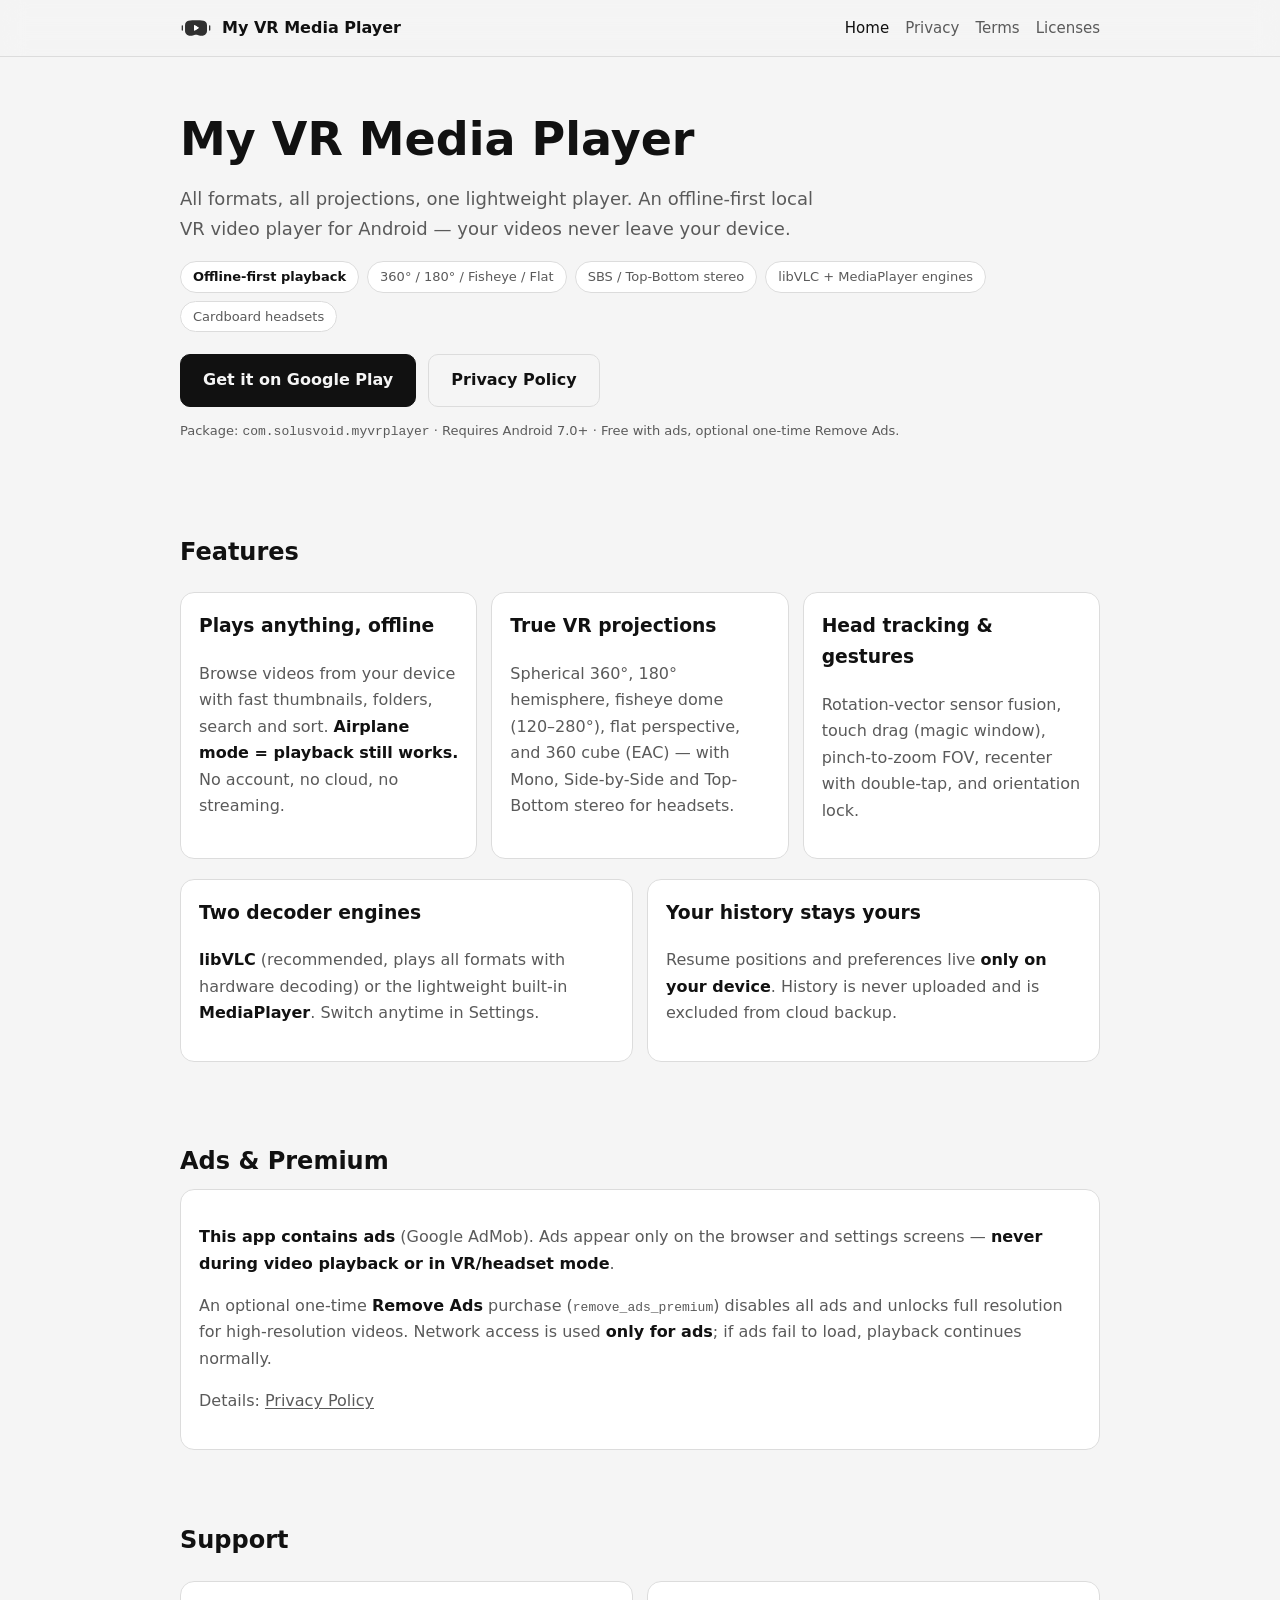
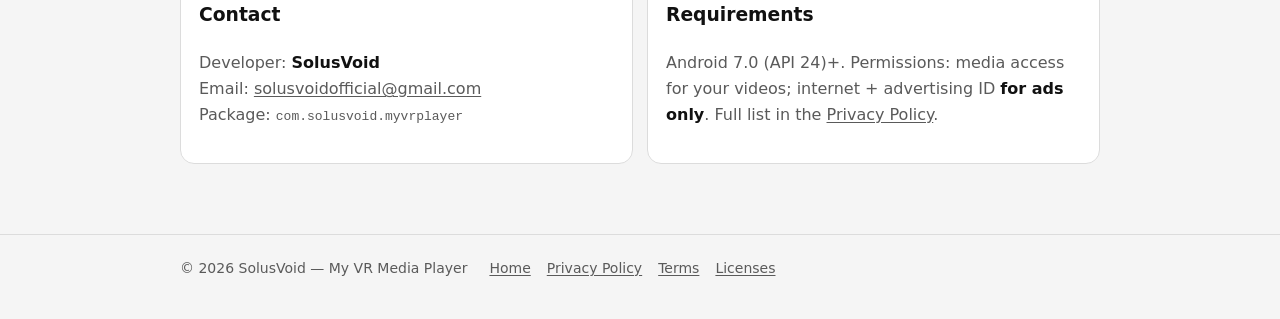
==== index.html @ 91c25abc "chore: public site with Pages deploy" ====
<!DOCTYPE html>
<html lang="en">
<head>
  <meta charset="utf-8">
  <meta name="viewport" content="width=device-width, initial-scale=1">
  <title>My VR Media Player — Offline VR Video Player for Android</title>
  <meta name="description" content="My VR Media Player (VrPlayerGw) by SolusVoid: offline-first local VR video player for Android. All formats, all projections, one lightweight player.">
  <meta name="theme-color" content="#0a0a0a" media="(prefers-color-scheme: dark)">
  <meta name="theme-color" content="#f5f5f5" media="(prefers-color-scheme: light)">
  <meta property="og:title" content="My VR Media Player — Offline VR Video Player">
  <meta property="og:description" content="All formats, all projections, one lightweight offline player. Your videos never leave your device.">
  <meta property="og:type" content="website">
  <meta property="og:image" content="./assets/icon.svg">
  <link rel="icon" type="image/svg+xml" href="./assets/icon.svg">
  <link rel="stylesheet" href="./assets/style.css">
</head>
<body>
  <a class="skip" href="#main">Skip to content</a>
  <header class="site-header">
    <div class="wrap">
      <a class="brand" href="./" aria-label="My VR Media Player home">
        <img src="./assets/icon.svg" alt="" width="32" height="32">
        <span>My VR Media Player</span>
      </a>
      <nav class="nav" aria-label="Site">
        <a href="./" aria-current="page">Home</a>
        <a href="./privacy/">Privacy</a>
        <a href="./terms/">Terms</a>
        <a href="./licenses/">Licenses</a>
      </nav>
    </div>
  </header>

  <main id="main">
    <div class="wrap">
      <section class="hero">
        <h1>My VR Media Player</h1>
        <p class="lead">All formats, all projections, one lightweight player. An offline-first local VR video player for Android — your videos never leave your device.</p>
        <div class="badge-row" aria-label="Highlights">
          <span class="badge ok">Offline-first playback</span>
          <span class="badge">360&deg; / 180&deg; / Fisheye / Flat</span>
          <span class="badge">SBS / Top-Bottom stereo</span>
          <span class="badge">libVLC + MediaPlayer engines</span>
          <span class="badge">Cardboard headsets</span>
        </div>
        <div class="cta-row">
          <a class="btn primary" href="#" title="Google Play listing — coming soon">Get it on Google Play</a>
          <a class="btn ghost" href="./privacy/">Privacy Policy</a>
        </div>
        <p class="fine">Package: <code>com.solusvoid.myvrplayer</code> &middot; Requires Android 7.0+ &middot; Free with ads, optional one-time Remove Ads.</p>
      </section>

      <section class="block" aria-labelledby="features">
        <h2 id="features">Features</h2>
        <div class="grid three">
          <div class="card">
            <h3>Plays anything, offline</h3>
            <p>Browse videos from your device with fast thumbnails, folders, search and sort. <strong>Airplane mode = playback still works.</strong> No account, no cloud, no streaming.</p>
          </div>
          <div class="card">
            <h3>True VR projections</h3>
            <p>Spherical 360&deg;, 180&deg; hemisphere, fisheye dome (120–280&deg;), flat perspective, and 360 cube (EAC) — with Mono, Side-by-Side and Top-Bottom stereo for headsets.</p>
          </div>
          <div class="card">
            <h3>Head tracking &amp; gestures</h3>
            <p>Rotation-vector sensor fusion, touch drag (magic window), pinch-to-zoom FOV, recenter with double-tap, and orientation lock.</p>
          </div>
        </div>
        <div class="grid two">
          <div class="card">
            <h3>Two decoder engines</h3>
            <p><strong>libVLC</strong> (recommended, plays all formats with hardware decoding) or the lightweight built-in <strong>MediaPlayer</strong>. Switch anytime in Settings.</p>
          </div>
          <div class="card">
            <h3>Your history stays yours</h3>
            <p>Resume positions and preferences live <strong>only on your device</strong>. History is never uploaded and is excluded from cloud backup.</p>
          </div>
        </div>
      </section>

      <section class="block" aria-labelledby="ads">
        <h2 id="ads">Ads &amp; Premium</h2>
        <div class="card">
          <p><strong>This app contains ads</strong> (Google AdMob). Ads appear only on the browser and settings screens — <strong>never during video playback or in VR/headset mode</strong>.</p>
          <p>An optional one-time <strong>Remove Ads</strong> purchase (<code>remove_ads_premium</code>) disables all ads and unlocks full resolution for high-resolution videos. Network access is used <strong>only for ads</strong>; if ads fail to load, playback continues normally.</p>
          <p>Details: <a href="./privacy/">Privacy Policy</a></p>
        </div>
      </section>

      <section class="block" aria-labelledby="support">
        <h2 id="support">Support</h2>
        <div class="grid two">
          <div class="card">
            <h3>Contact</h3>
            <p>Developer: <strong>SolusVoid</strong><br>
            Email: <a href="mailto:solusvoidofficial@gmail.com">solusvoidofficial@gmail.com</a><br>
            Package: <code>com.solusvoid.myvrplayer</code></p>
          </div>
          <div class="card">
            <h3>Requirements</h3>
            <p>Android 7.0 (API 24)+. Permissions: media access for your videos; internet + advertising ID <strong>for ads only</strong>. Full list in the <a href="./privacy/">Privacy Policy</a>.</p>
          </div>
        </div>
      </section>
    </div>
  </main>

  <footer class="site-footer">
    <div class="wrap">
      <span>&copy; 2026 SolusVoid — My VR Media Player</span>
      <nav aria-label="Footer">
        <a href="./">Home</a>
        <a href="./privacy/">Privacy Policy</a>
        <a href="./terms/">Terms</a>
        <a href="./licenses/">Licenses</a>
      </nav>
    </div>
  </footer>
</body>
</html>
---- assets/style.css ----
/* MyVR Player site — single stylesheet, no framework, mobile-first. Tokens in tokens.css. */
@import url("./tokens.css");
* { box-sizing: border-box; }
html { scroll-behavior: smooth; }
body {
  margin: 0;
  background: var(--bg);
  color: var(--text);
  font-family: system-ui, -apple-system, "Segoe UI", Roboto, Inter, Arial, sans-serif;
  line-height: 1.65;
}
a { color: inherit; text-decoration: underline; text-underline-offset: 2px; }
a:hover { text-decoration-thickness: 2px; }
.wrap { max-width: var(--max); margin: 0 auto; padding: 0 20px; }
.site-header {
  border-bottom: 1px solid var(--line);
  background: color-mix(in srgb, var(--bg) 82%, transparent);
  -webkit-backdrop-filter: blur(12px);
  backdrop-filter: blur(12px);
  position: sticky; top: 0; z-index: 10;
}
.site-header .wrap { display: flex; align-items: center; gap: 14px; padding-top: 12px; padding-bottom: 12px; }
.brand { display: flex; align-items: center; gap: 10px; font-weight: 700; text-decoration: none; color: var(--text); }
.brand img { width: 32px; height: 32px; }
.nav { margin-left: auto; display: flex; gap: 16px; font-size: 15px; }
.nav a { color: var(--muted); text-decoration: none; }
.nav a:hover, .nav a[aria-current="page"] { color: var(--text); }
.hero { padding: 56px 0 32px; }
.hero h1 { font-size: clamp(30px, 5vw, 46px); line-height: 1.15; margin: 0 0 12px; }
.hero p.lead { font-size: 18px; color: var(--muted); max-width: 640px; }
.badge-row { display: flex; flex-wrap: wrap; gap: 8px; margin: 18px 0; }
.badge {
  display: inline-block; font-size: 13px; padding: 4px 12px;
  border: 1px solid var(--line); border-radius: 999px; color: var(--muted);
  background: var(--panel);
}
.badge.ok { color: var(--text); border-color: var(--line); font-weight: 700; }
.cta-row { display: flex; flex-wrap: wrap; gap: 12px; margin-top: 22px; }
.btn {
  display: inline-block; padding: 12px 22px; border-radius: 10px;
  text-decoration: none; font-weight: 600; border: 1px solid var(--line);
}
.btn.primary { background: var(--btn); border-color: var(--btn); color: var(--btn-ink); }
.btn.ghost { color: var(--text); background: transparent; }
.btn:hover { filter: brightness(1.08); text-decoration: none; }
.grid { display: grid; grid-template-columns: 1fr; gap: 14px; padding: 12px 0 8px; }
@media (min-width: 720px) { .grid.two { grid-template-columns: 1fr 1fr; } .grid.three { grid-template-columns: 1fr 1fr 1fr; } }
.card {
  background: var(--panel); border: 1px solid var(--line);
  border-radius: var(--radius); padding: 18px;
}
.card h2, .card h3 { margin-top: 0; }
.card p, .card li { color: var(--muted); }
.card strong, .card b { color: var(--text); }
section.block { padding: 26px 0; }
section.block h2 { font-size: 24px; margin-bottom: 8px; }
table.meta { width: 100%; border-collapse: collapse; font-size: 14px; margin: 12px 0; }
table.meta th, table.meta td { text-align: left; padding: 8px 10px; border-bottom: 1px solid var(--line); vertical-align: top; }
table.meta th { color: var(--text); white-space: nowrap; width: 180px; }
table.meta td { color: var(--muted); }
.toc { background: var(--panel); border: 1px solid var(--line); border-radius: var(--radius); padding: 16px 20px; }
.toc ol { margin: 8px 0; padding-left: 22px; color: var(--muted); }
.policy h2 { margin-top: 34px; padding-top: 18px; border-top: 1px solid var(--line); }
.policy h3 { margin-top: 20px; }
.fine { font-size: 13px; color: var(--muted); }
.site-footer { border-top: 1px solid var(--line); margin-top: 36px; padding: 22px 0 40px; color: var(--muted); font-size: 14px; }
.site-footer .wrap { display: flex; flex-wrap: wrap; gap: 10px 22px; align-items: center; }
.site-footer nav { display: flex; gap: 16px; }
.skip { position: absolute; left: -9999px; }
.skip:focus { left: 12px; top: 12px; background: #fff; color: #000; padding: 8px 14px; z-index: 99; }

/* Production polish: visible focus, gentle entrance, reduced-motion respect. */
a:focus-visible, button:focus-visible {
  outline: 2px solid var(--text);
  outline-offset: 3px;
  border-radius: 6px;
}
.btn { transition: transform var(--motion-normal) ease, filter var(--motion-normal) ease; }
.btn:hover { filter: brightness(1.08); text-decoration: none; }
.btn:active { transform: translateY(1px); }
.hero { animation: rise var(--motion-slow) ease both; }
.block { animation: rise var(--motion-slow) ease both; }
.block:nth-of-type(2) { animation-delay: 80ms; }
.block:nth-of-type(3) { animation-delay: 160ms; }
@keyframes rise {
  from { opacity: 0; transform: translateY(10px); }
  to { opacity: 1; transform: none; }
}
@media (prefers-reduced-motion: reduce) {
  html { scroll-behavior: auto; }
  .hero, .block { animation: none; }
  .btn { transition: none; }
}
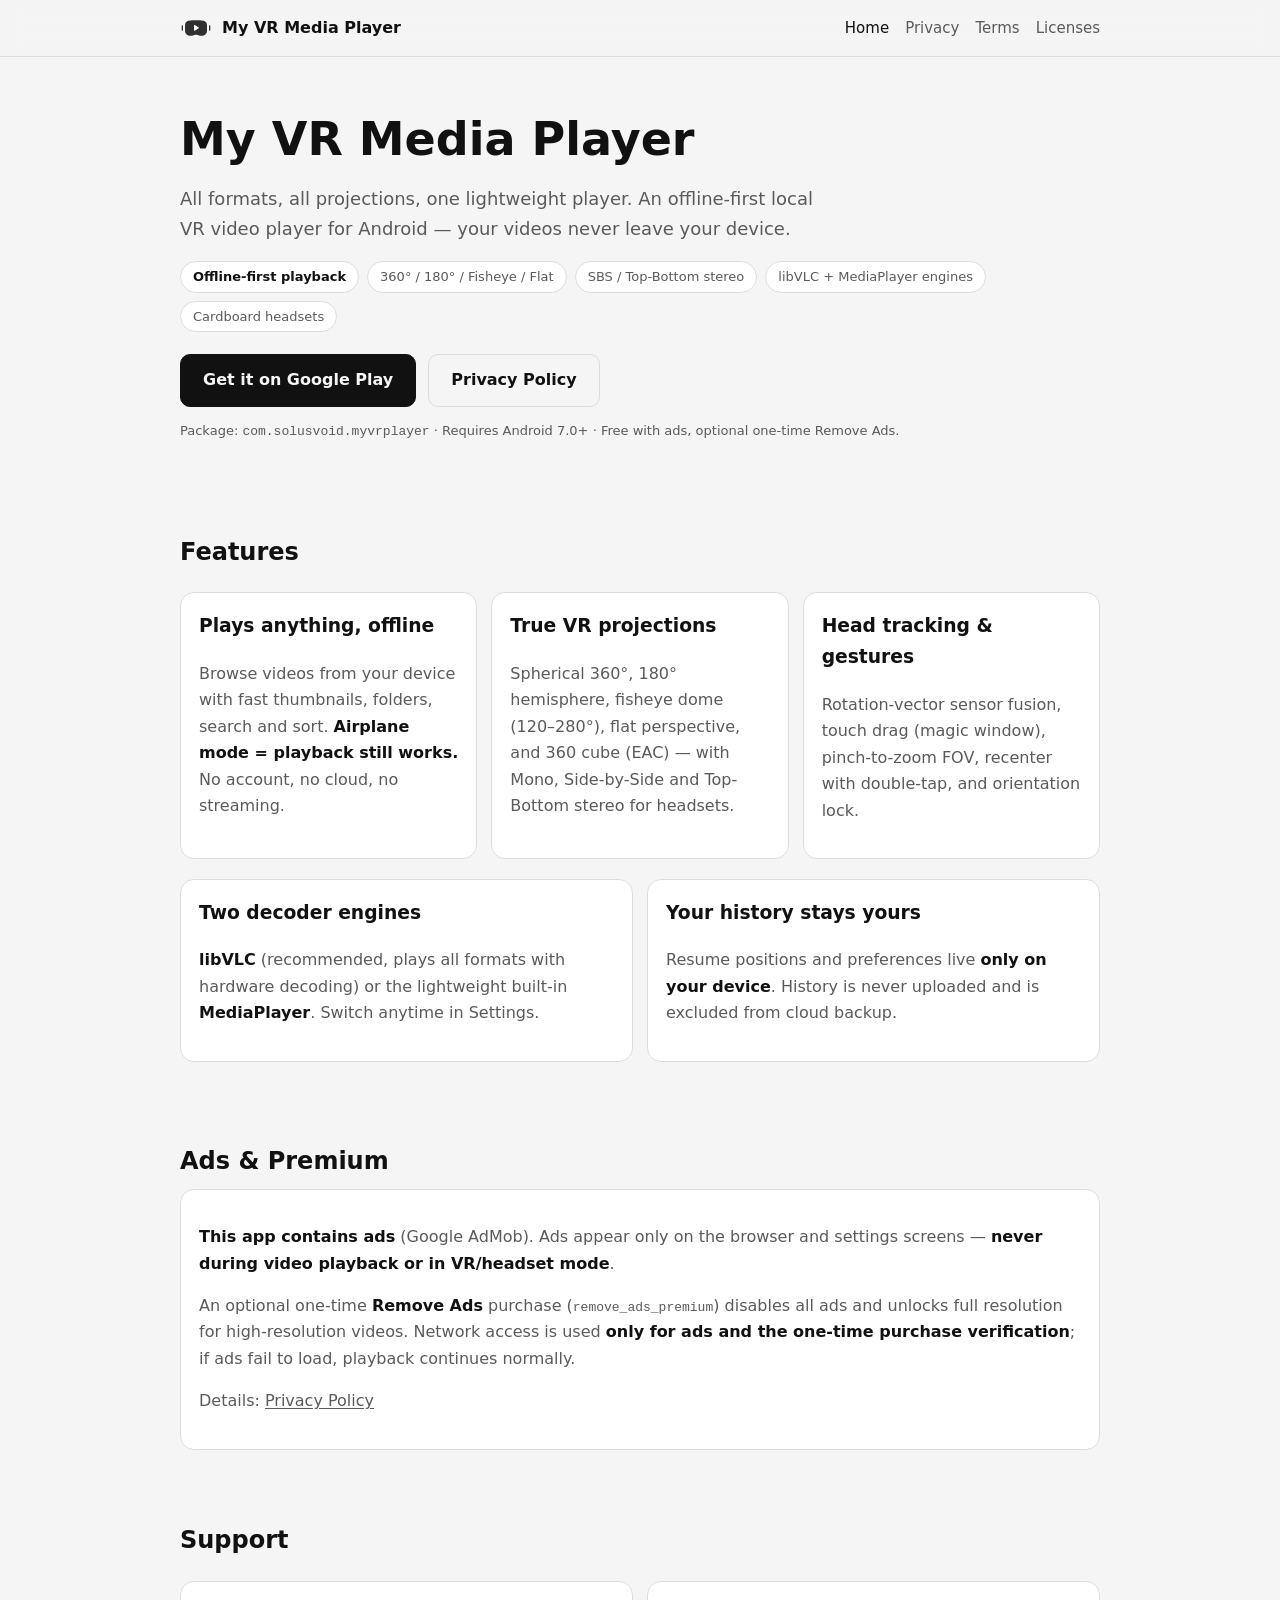
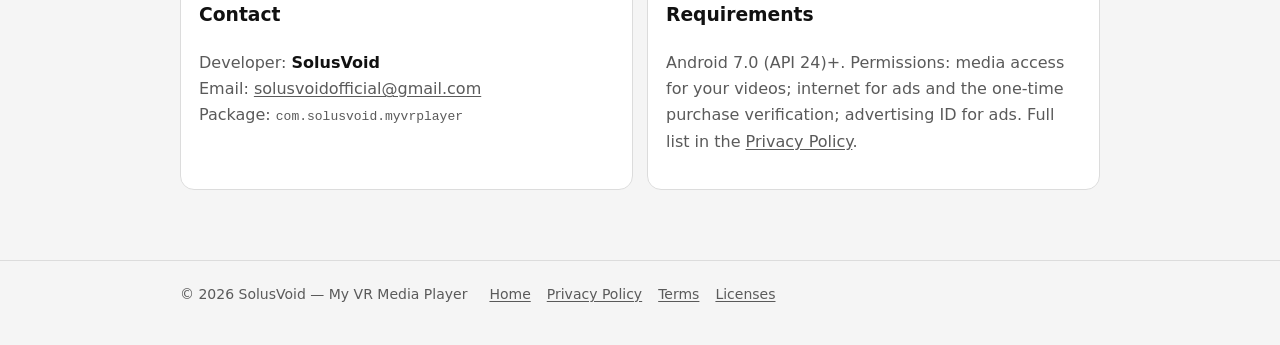
==== commit e6a72330: "fix(site): selaraskan disclosure F-SEC + licenses, hapus app-ads.txt (2026-10-18) - privacy/terms/ho" ====
--- a/index.html
+++ b/index.html
@@ -82,7 +82,7 @@
         <h2 id="ads">Ads &amp; Premium</h2>
         <div class="card">
           <p><strong>This app contains ads</strong> (Google AdMob). Ads appear only on the browser and settings screens — <strong>never during video playback or in VR/headset mode</strong>.</p>
-          <p>An optional one-time <strong>Remove Ads</strong> purchase (<code>remove_ads_premium</code>) disables all ads and unlocks full resolution for high-resolution videos. Network access is used <strong>only for ads</strong>; if ads fail to load, playback continues normally.</p>
+          <p>An optional one-time <strong>Remove Ads</strong> purchase (<code>remove_ads_premium</code>) disables all ads and unlocks full resolution for high-resolution videos. Network access is used <strong>only for ads and the one-time purchase verification</strong>; if ads fail to load, playback continues normally.</p>
           <p>Details: <a href="./privacy/">Privacy Policy</a></p>
         </div>
       </section>
@@ -98,7 +98,7 @@
           </div>
           <div class="card">
             <h3>Requirements</h3>
-            <p>Android 7.0 (API 24)+. Permissions: media access for your videos; internet + advertising ID <strong>for ads only</strong>. Full list in the <a href="./privacy/">Privacy Policy</a>.</p>
+            <p>Android 7.0 (API 24)+. Permissions: media access for your videos; internet for ads and the one-time purchase verification; advertising ID for ads. Full list in the <a href="./privacy/">Privacy Policy</a>.</p>
           </div>
         </div>
       </section>
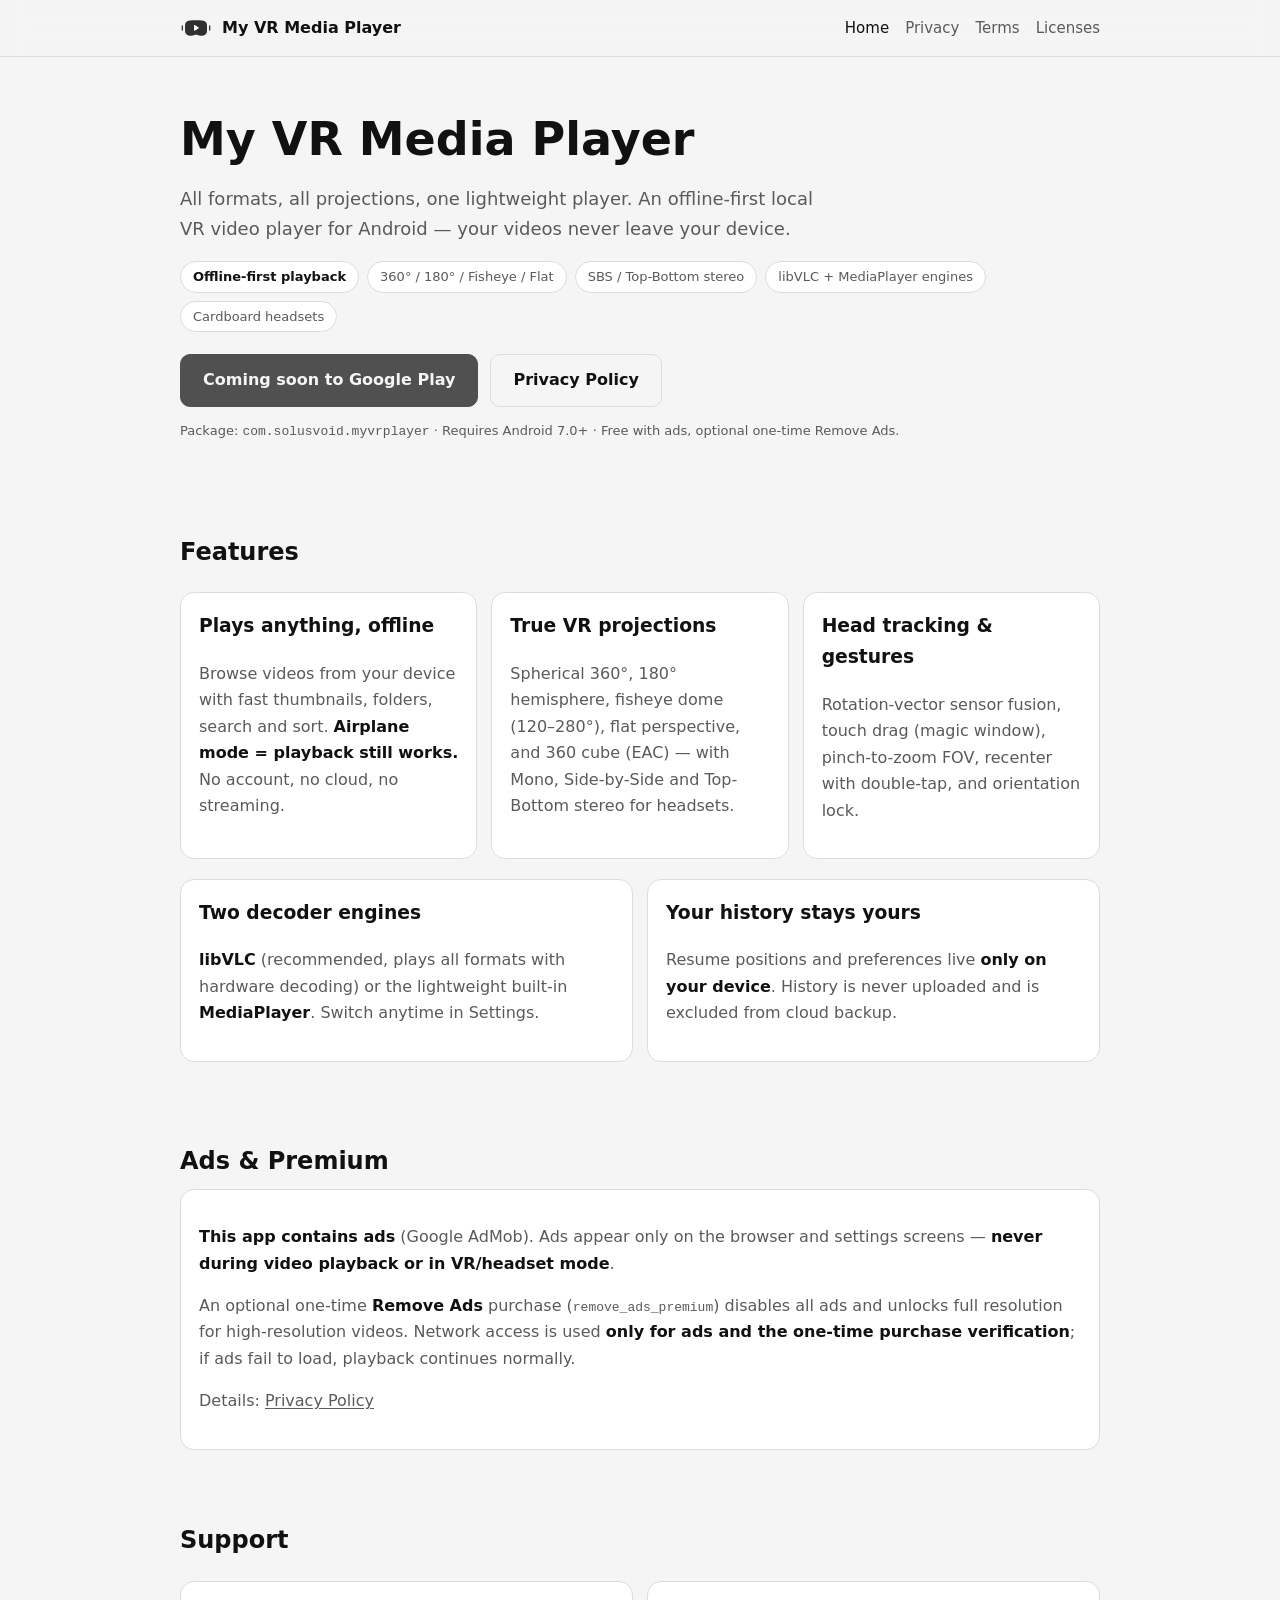
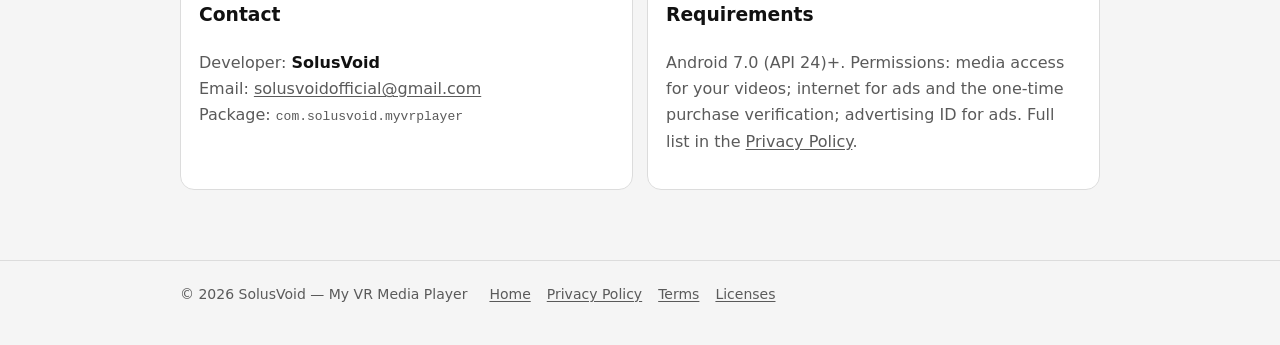
==== commit 057df757: "fix(site): CTA Google Play jadi span non-link (listing belum publik di closed test - dead link = sin" ====
--- a/index.html
+++ b/index.html
@@ -13,6 +13,9 @@
   <meta property="og:image" content="./assets/icon.svg">
   <link rel="icon" type="image/svg+xml" href="./assets/icon.svg">
   <link rel="stylesheet" href="./assets/style.css">
+  <!-- app-ads.txt (AdMob Authorized Sellers for Apps) dilayani di ROOT domain:
+       https://solusvoidofficial.github.io/app-ads.txt  (repo user-site solusvoidofficial.github.io).
+       AdMob mencari file itu di root hostname developer website yang terdaftar di listing Play. -->
 </head>
 <body>
   <a class="skip" href="#main">Skip to content</a>
@@ -44,7 +47,11 @@
           <span class="badge">Cardboard headsets</span>
         </div>
         <div class="cta-row">
-          <a class="btn primary" href="#" title="Google Play listing — coming soon">Get it on Google Play</a>
+          <!-- Coming soon: app belum published di Google Play (closed testing).
+               Saat listing sudah live, GANTI <span> ini jadi link:
+               <a class="btn primary" href="https://play.google.com/store/apps/details?id=com.solusvoid.myvrplayer">Get it on Google Play</a>
+               (dead link ke listing yang belum ada = sinyal kualitas rendah saat review AdMob.) -->
+          <span class="btn primary is-disabled" aria-disabled="true">Coming soon to Google Play</span>
           <a class="btn ghost" href="./privacy/">Privacy Policy</a>
         </div>
         <p class="fine">Package: <code>com.solusvoid.myvrplayer</code> &middot; Requires Android 7.0+ &middot; Free with ads, optional one-time Remove Ads.</p>
--- a/assets/style.css
+++ b/assets/style.css
@@ -42,6 +42,9 @@
 }
 .btn.primary { background: var(--btn); border-color: var(--btn); color: var(--btn-ink); }
 .btn.ghost { color: var(--text); background: transparent; }
+/* Tombol non-interaktif (mis. "Coming soon") — tetap terbaca, tapi bukan link mati. */
+.btn.is-disabled { opacity: .72; cursor: default; }
+.btn.is-disabled:hover { filter: none; transform: none; }
 .btn:hover { filter: brightness(1.08); text-decoration: none; }
 .grid { display: grid; grid-template-columns: 1fr; gap: 14px; padding: 12px 0 8px; }
 @media (min-width: 720px) { .grid.two { grid-template-columns: 1fr 1fr; } .grid.three { grid-template-columns: 1fr 1fr 1fr; } }
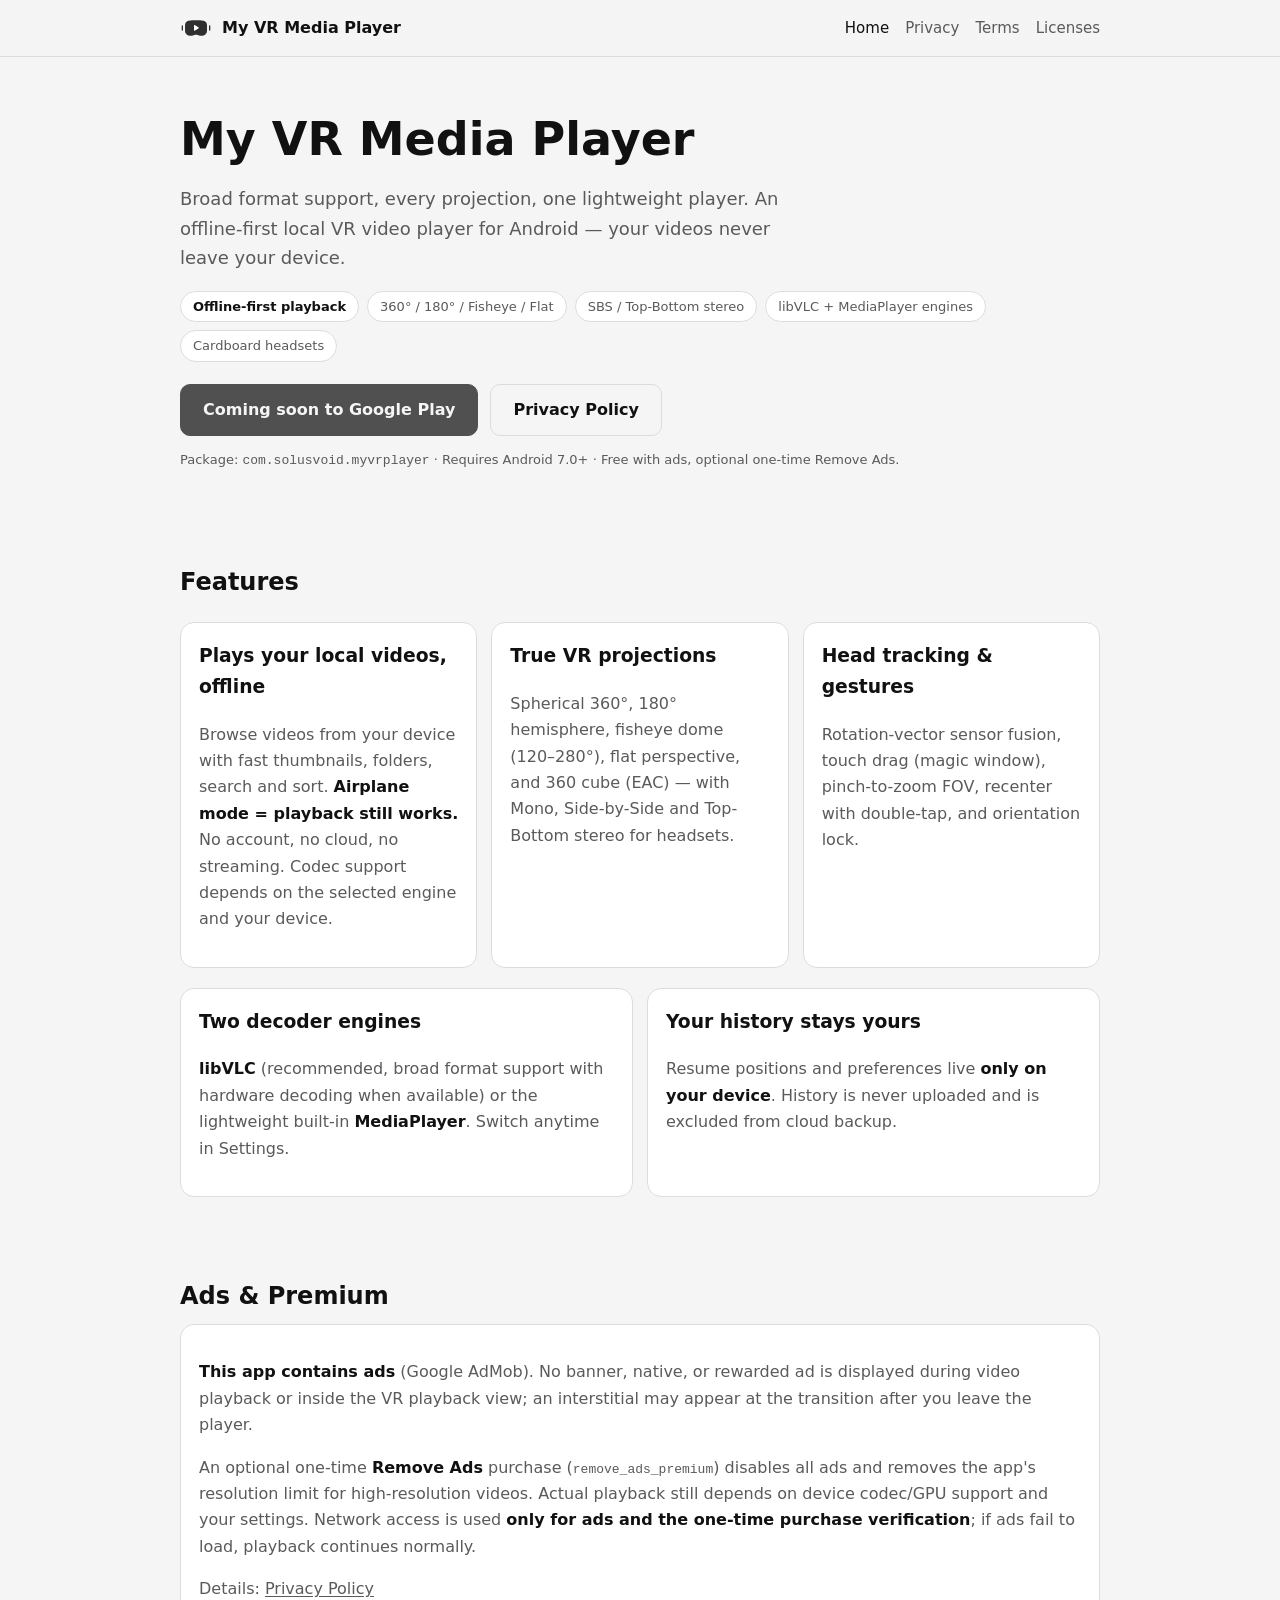
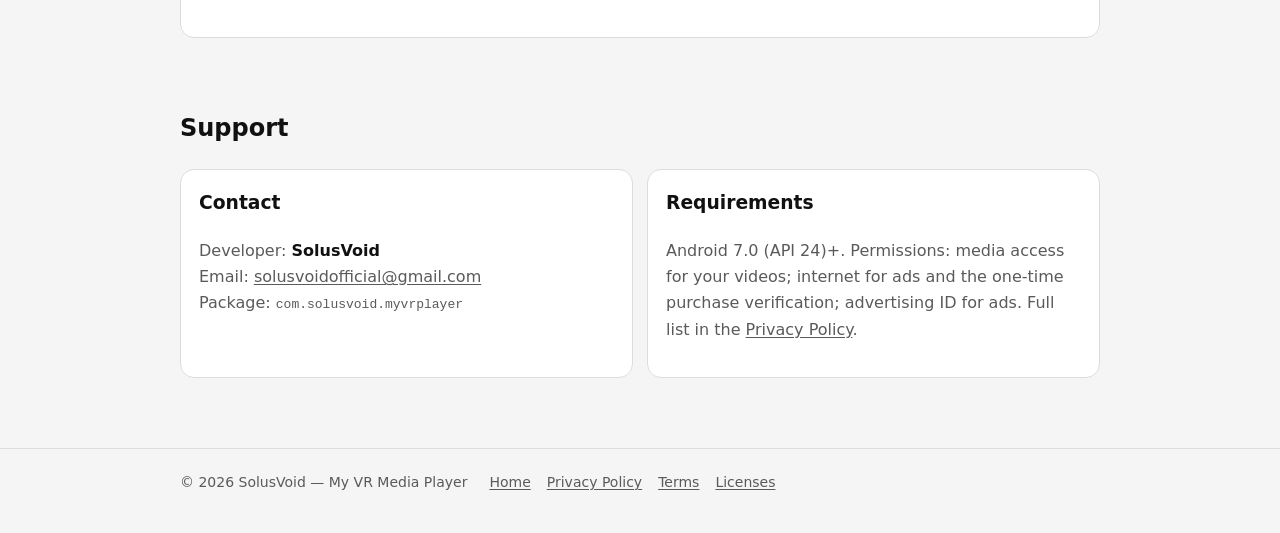
==== commit 010b0a5c: "fix(site): align privacy, terms, licenses and feature claims with actual behavior" ====
--- a/index.html
+++ b/index.html
@@ -4,11 +4,11 @@
   <meta charset="utf-8">
   <meta name="viewport" content="width=device-width, initial-scale=1">
   <title>My VR Media Player — Offline VR Video Player for Android</title>
-  <meta name="description" content="My VR Media Player (VrPlayerGw) by SolusVoid: offline-first local VR video player for Android. All formats, all projections, one lightweight player.">
+  <meta name="description" content="My VR Media Player (VrPlayerGw) by SolusVoid: offline-first local VR video player for Android. Broad format support, every projection, one lightweight player.">
   <meta name="theme-color" content="#0a0a0a" media="(prefers-color-scheme: dark)">
   <meta name="theme-color" content="#f5f5f5" media="(prefers-color-scheme: light)">
   <meta property="og:title" content="My VR Media Player — Offline VR Video Player">
-  <meta property="og:description" content="All formats, all projections, one lightweight offline player. Your videos never leave your device.">
+  <meta property="og:description" content="Broad format support, every projection, one lightweight offline player. Your videos never leave your device.">
   <meta property="og:type" content="website">
   <meta property="og:image" content="./assets/icon.svg">
   <link rel="icon" type="image/svg+xml" href="./assets/icon.svg">
@@ -38,7 +38,7 @@
     <div class="wrap">
       <section class="hero">
         <h1>My VR Media Player</h1>
-        <p class="lead">All formats, all projections, one lightweight player. An offline-first local VR video player for Android — your videos never leave your device.</p>
+        <p class="lead">Broad format support, every projection, one lightweight player. An offline-first local VR video player for Android — your videos never leave your device.</p>
         <div class="badge-row" aria-label="Highlights">
           <span class="badge ok">Offline-first playback</span>
           <span class="badge">360&deg; / 180&deg; / Fisheye / Flat</span>
@@ -61,8 +61,8 @@
         <h2 id="features">Features</h2>
         <div class="grid three">
           <div class="card">
-            <h3>Plays anything, offline</h3>
-            <p>Browse videos from your device with fast thumbnails, folders, search and sort. <strong>Airplane mode = playback still works.</strong> No account, no cloud, no streaming.</p>
+            <h3>Plays your local videos, offline</h3>
+            <p>Browse videos from your device with fast thumbnails, folders, search and sort. <strong>Airplane mode = playback still works.</strong> No account, no cloud, no streaming. Codec support depends on the selected engine and your device.</p>
           </div>
           <div class="card">
             <h3>True VR projections</h3>
@@ -76,7 +76,7 @@
         <div class="grid two">
           <div class="card">
             <h3>Two decoder engines</h3>
-            <p><strong>libVLC</strong> (recommended, plays all formats with hardware decoding) or the lightweight built-in <strong>MediaPlayer</strong>. Switch anytime in Settings.</p>
+            <p><strong>libVLC</strong> (recommended, broad format support with hardware decoding when available) or the lightweight built-in <strong>MediaPlayer</strong>. Switch anytime in Settings.</p>
           </div>
           <div class="card">
             <h3>Your history stays yours</h3>
@@ -88,8 +88,8 @@
       <section class="block" aria-labelledby="ads">
         <h2 id="ads">Ads &amp; Premium</h2>
         <div class="card">
-          <p><strong>This app contains ads</strong> (Google AdMob). Ads appear only on the browser and settings screens — <strong>never during video playback or in VR/headset mode</strong>.</p>
-          <p>An optional one-time <strong>Remove Ads</strong> purchase (<code>remove_ads_premium</code>) disables all ads and unlocks full resolution for high-resolution videos. Network access is used <strong>only for ads and the one-time purchase verification</strong>; if ads fail to load, playback continues normally.</p>
+          <p><strong>This app contains ads</strong> (Google AdMob). No banner, native, or rewarded ad is displayed during video playback or inside the VR playback view; an interstitial may appear at the transition after you leave the player.</p>
+          <p>An optional one-time <strong>Remove Ads</strong> purchase (<code>remove_ads_premium</code>) disables all ads and removes the app's resolution limit for high-resolution videos. Actual playback still depends on device codec/GPU support and your settings. Network access is used <strong>only for ads and the one-time purchase verification</strong>; if ads fail to load, playback continues normally.</p>
           <p>Details: <a href="./privacy/">Privacy Policy</a></p>
         </div>
       </section>
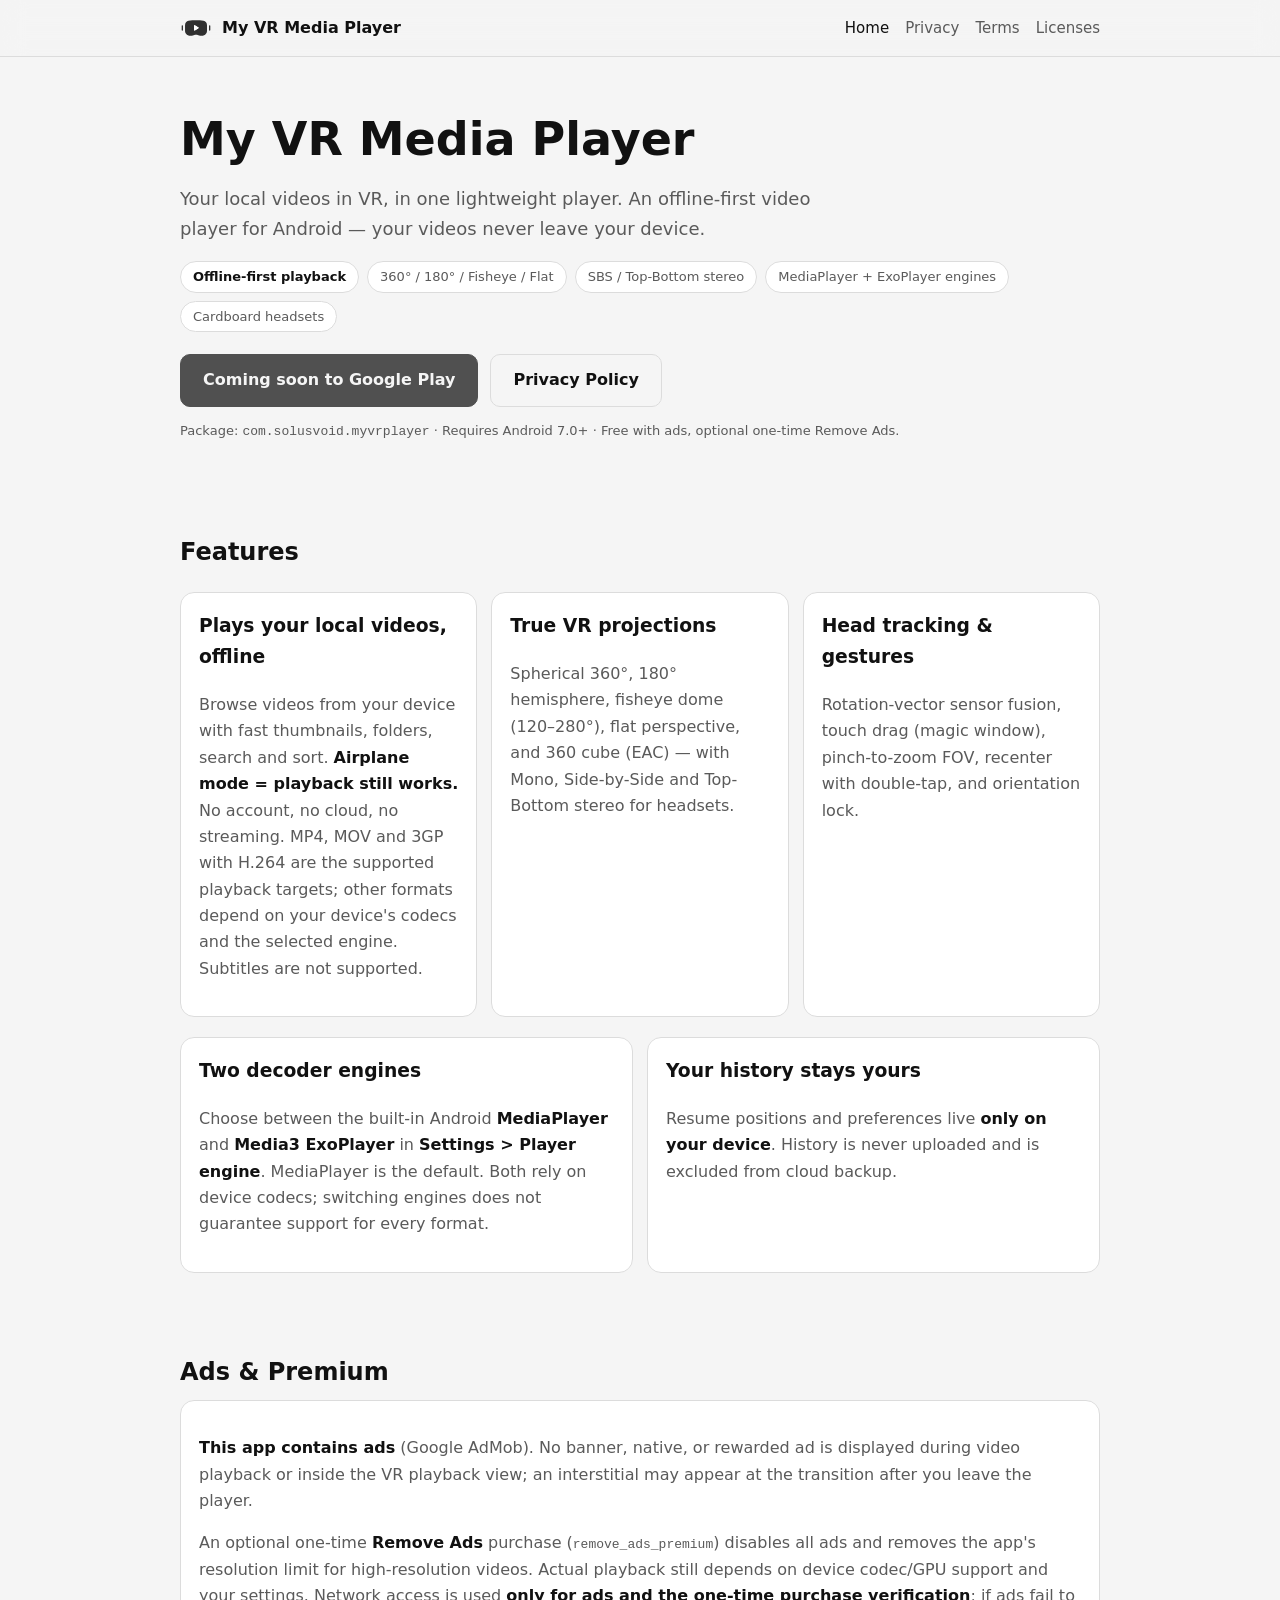
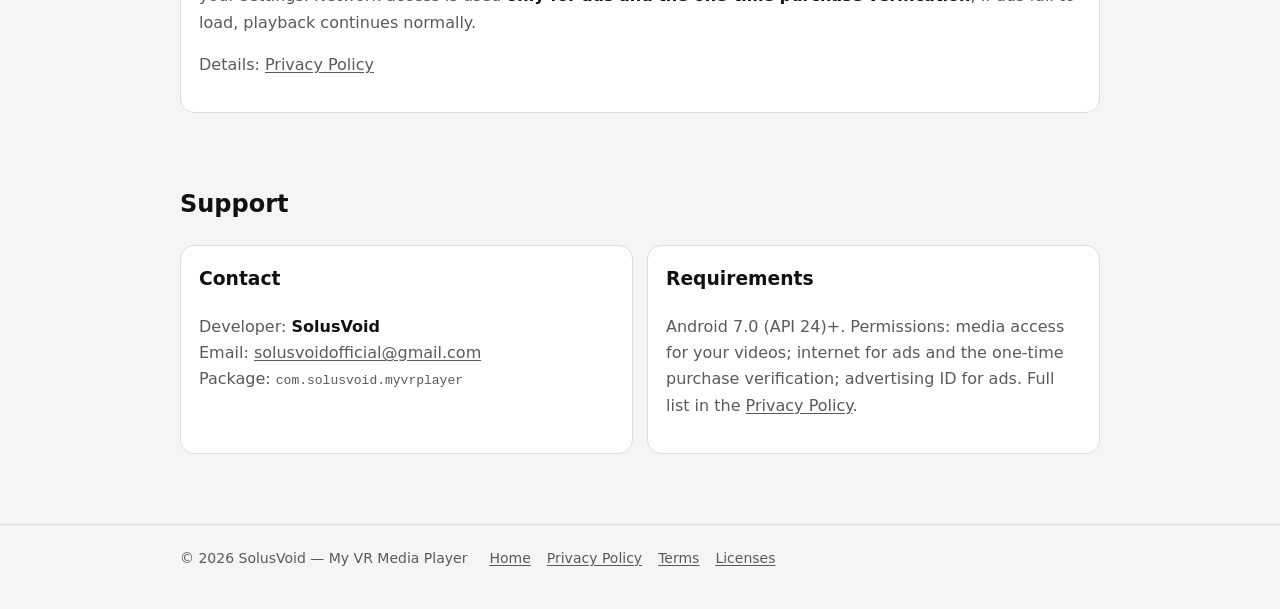
==== commit 0a81868a: "docs(site): replace libVLC copy with MediaPlayer and Media3 ExoPlayer" ====
--- a/index.html
+++ b/index.html
@@ -4,11 +4,11 @@
   <meta charset="utf-8">
   <meta name="viewport" content="width=device-width, initial-scale=1">
   <title>My VR Media Player — Offline VR Video Player for Android</title>
-  <meta name="description" content="My VR Media Player (VrPlayerGw) by SolusVoid: offline-first local VR video player for Android. Broad format support, every projection, one lightweight player.">
+  <meta name="description" content="My VR Media Player (VrPlayerGw) by SolusVoid: offline-first local VR video player for Android with MediaPlayer and Media3 ExoPlayer engines.">
   <meta name="theme-color" content="#0a0a0a" media="(prefers-color-scheme: dark)">
   <meta name="theme-color" content="#f5f5f5" media="(prefers-color-scheme: light)">
   <meta property="og:title" content="My VR Media Player — Offline VR Video Player">
-  <meta property="og:description" content="Broad format support, every projection, one lightweight offline player. Your videos never leave your device.">
+  <meta property="og:description" content="Offline VR playback with MediaPlayer and Media3 ExoPlayer. Your videos never leave your device.">
   <meta property="og:type" content="website">
   <meta property="og:image" content="./assets/icon.svg">
   <link rel="icon" type="image/svg+xml" href="./assets/icon.svg">
@@ -38,12 +38,12 @@
     <div class="wrap">
       <section class="hero">
         <h1>My VR Media Player</h1>
-        <p class="lead">Broad format support, every projection, one lightweight player. An offline-first local VR video player for Android — your videos never leave your device.</p>
+        <p class="lead">Your local videos in VR, in one lightweight player. An offline-first video player for Android — your videos never leave your device.</p>
         <div class="badge-row" aria-label="Highlights">
           <span class="badge ok">Offline-first playback</span>
           <span class="badge">360&deg; / 180&deg; / Fisheye / Flat</span>
           <span class="badge">SBS / Top-Bottom stereo</span>
-          <span class="badge">libVLC + MediaPlayer engines</span>
+          <span class="badge">MediaPlayer + ExoPlayer engines</span>
           <span class="badge">Cardboard headsets</span>
         </div>
         <div class="cta-row">
@@ -62,7 +62,7 @@
         <div class="grid three">
           <div class="card">
             <h3>Plays your local videos, offline</h3>
-            <p>Browse videos from your device with fast thumbnails, folders, search and sort. <strong>Airplane mode = playback still works.</strong> No account, no cloud, no streaming. Codec support depends on the selected engine and your device.</p>
+            <p>Browse videos from your device with fast thumbnails, folders, search and sort. <strong>Airplane mode = playback still works.</strong> No account, no cloud, no streaming. MP4, MOV and 3GP with H.264 are the supported playback targets; other formats depend on your device's codecs and the selected engine. Subtitles are not supported.</p>
           </div>
           <div class="card">
             <h3>True VR projections</h3>
@@ -76,7 +76,7 @@
         <div class="grid two">
           <div class="card">
             <h3>Two decoder engines</h3>
-            <p><strong>libVLC</strong> (recommended, broad format support with hardware decoding when available) or the lightweight built-in <strong>MediaPlayer</strong>. Switch anytime in Settings.</p>
+            <p>Choose between the built-in Android <strong>MediaPlayer</strong> and <strong>Media3 ExoPlayer</strong> in <strong>Settings &gt; Player engine</strong>. MediaPlayer is the default. Both rely on device codecs; switching engines does not guarantee support for every format.</p>
           </div>
           <div class="card">
             <h3>Your history stays yours</h3>
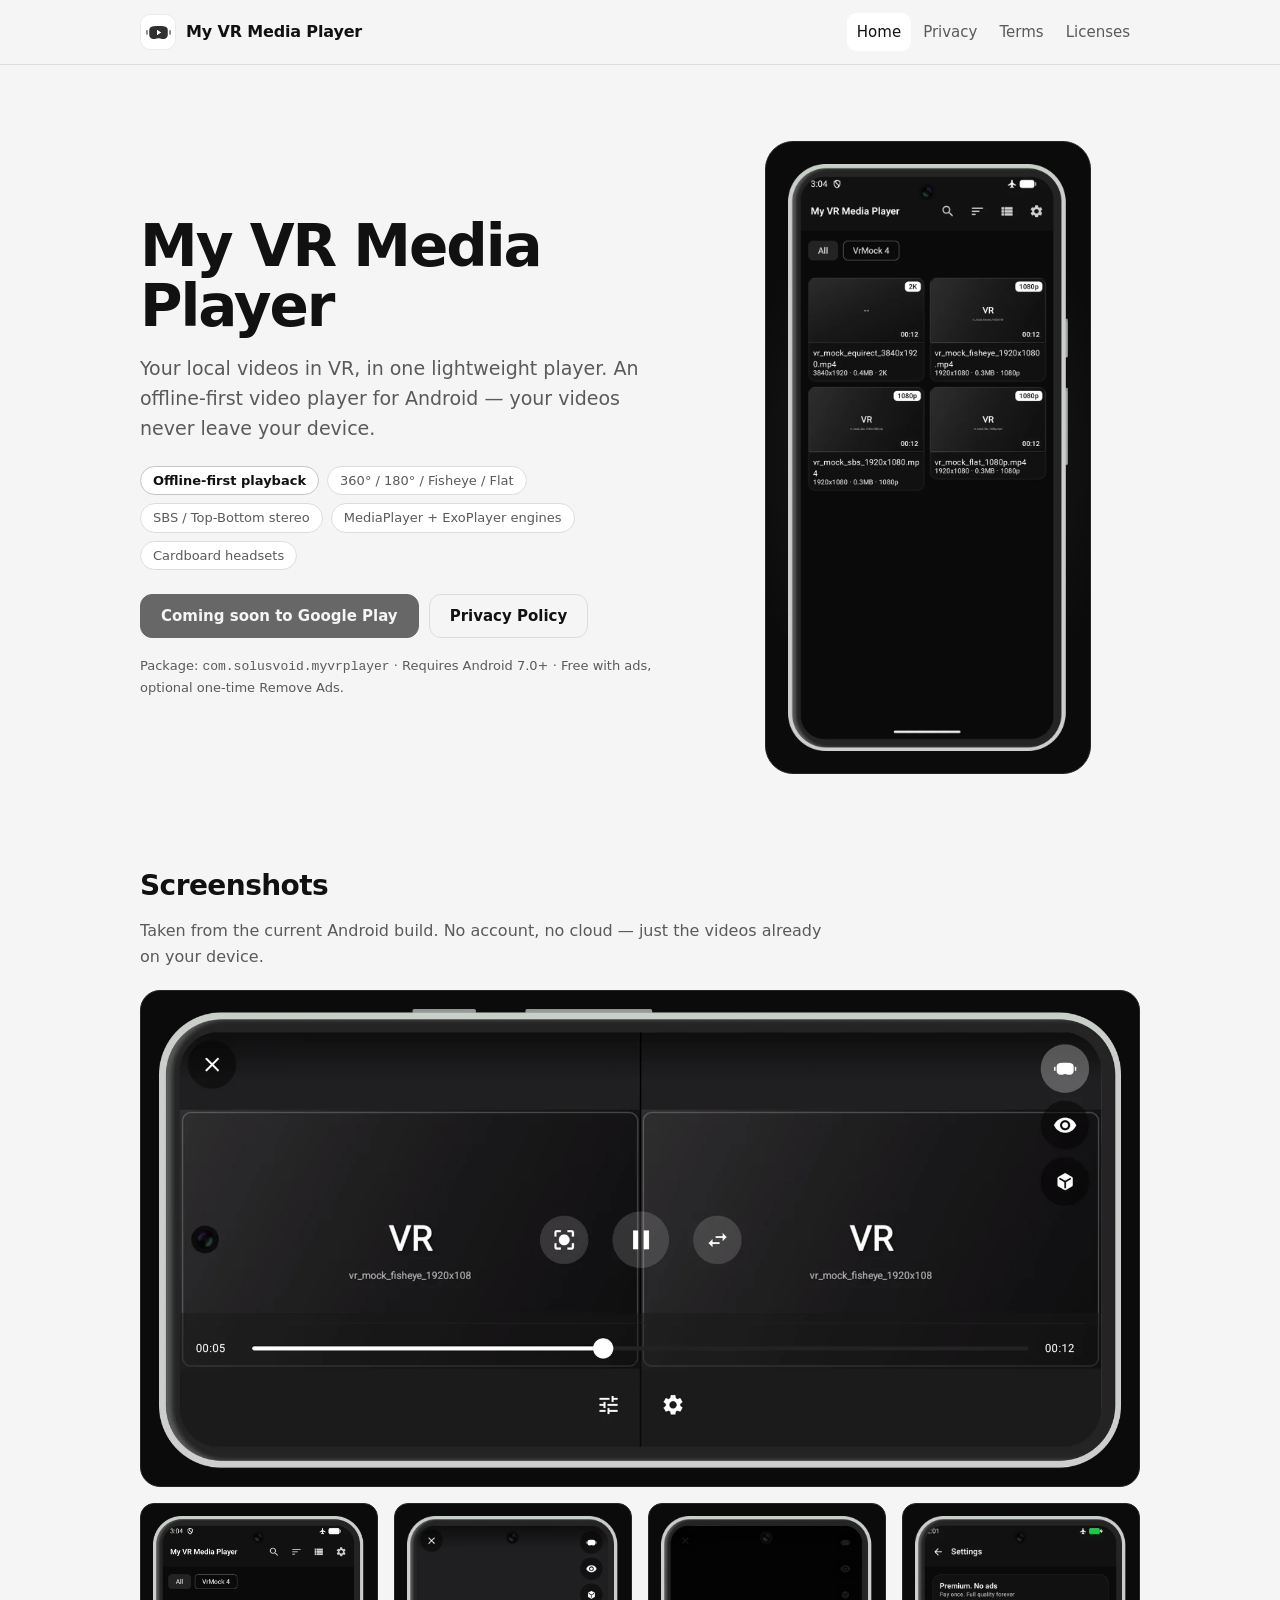
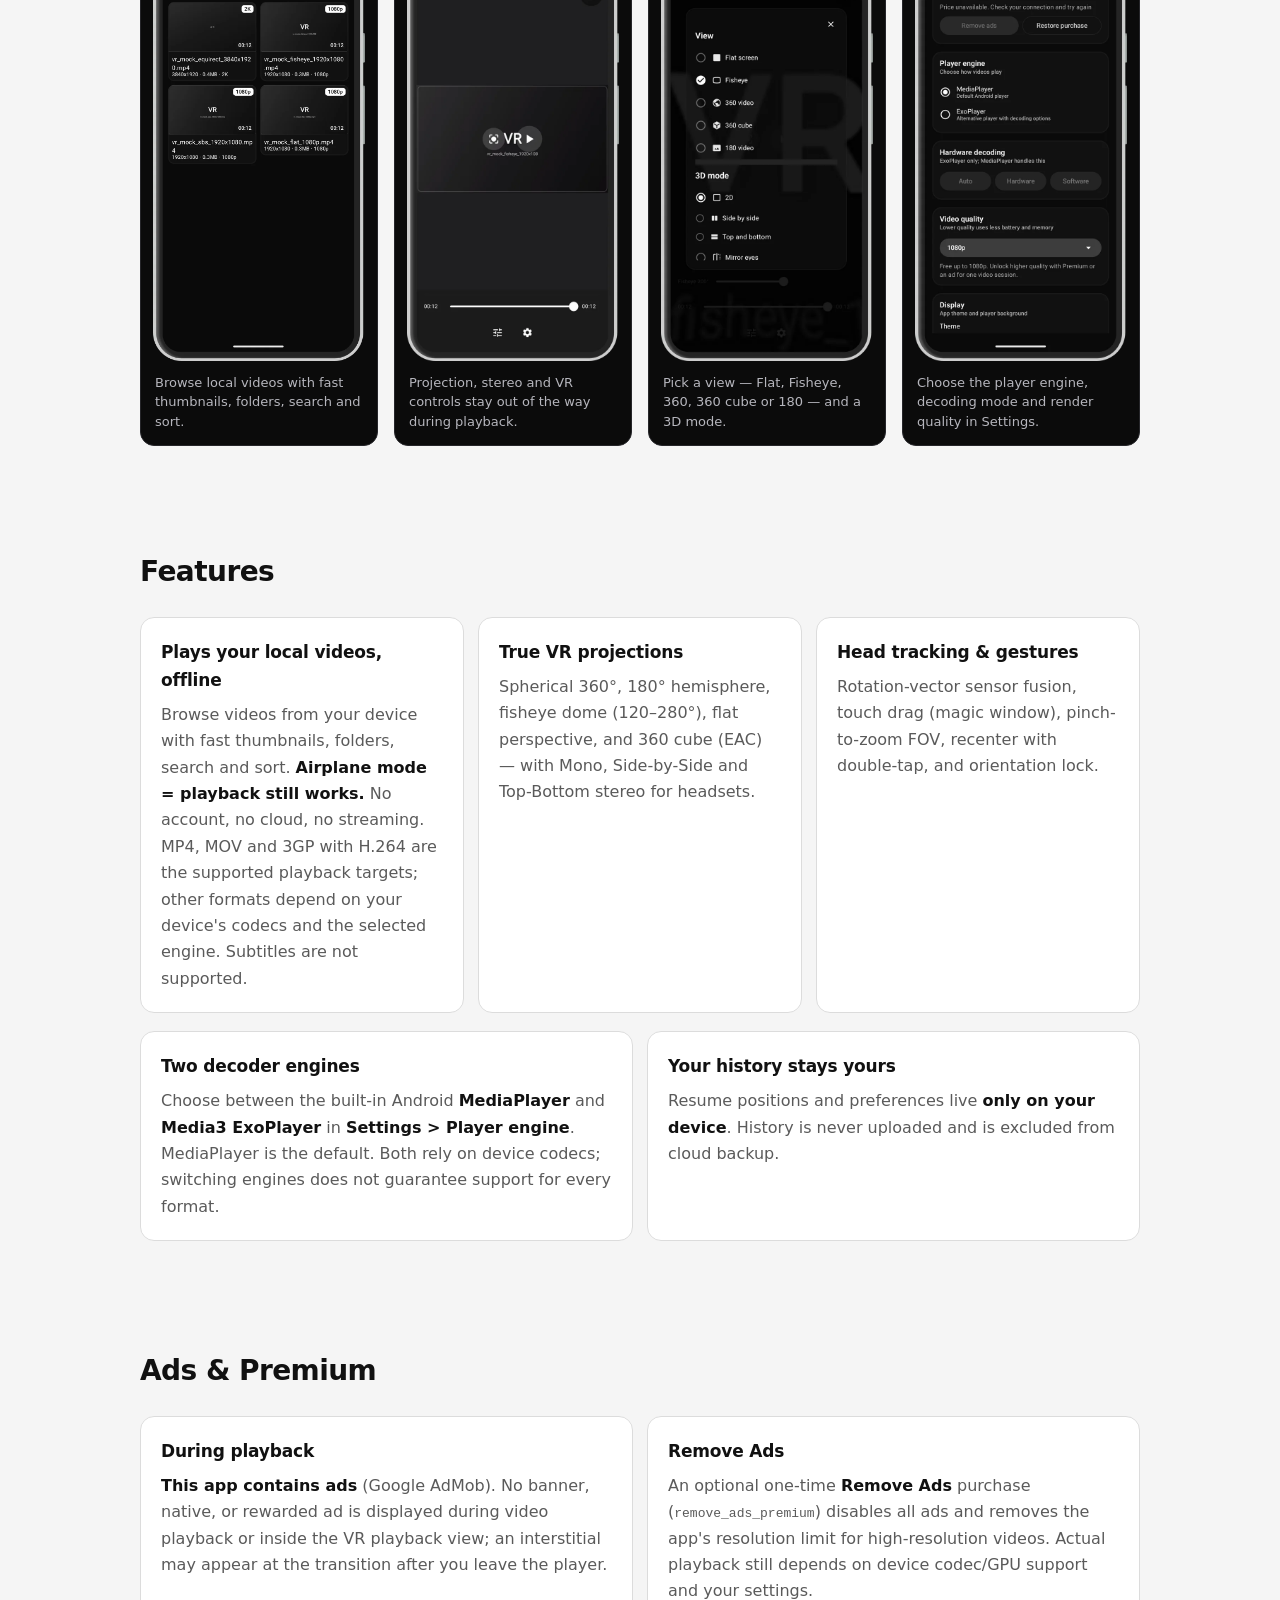
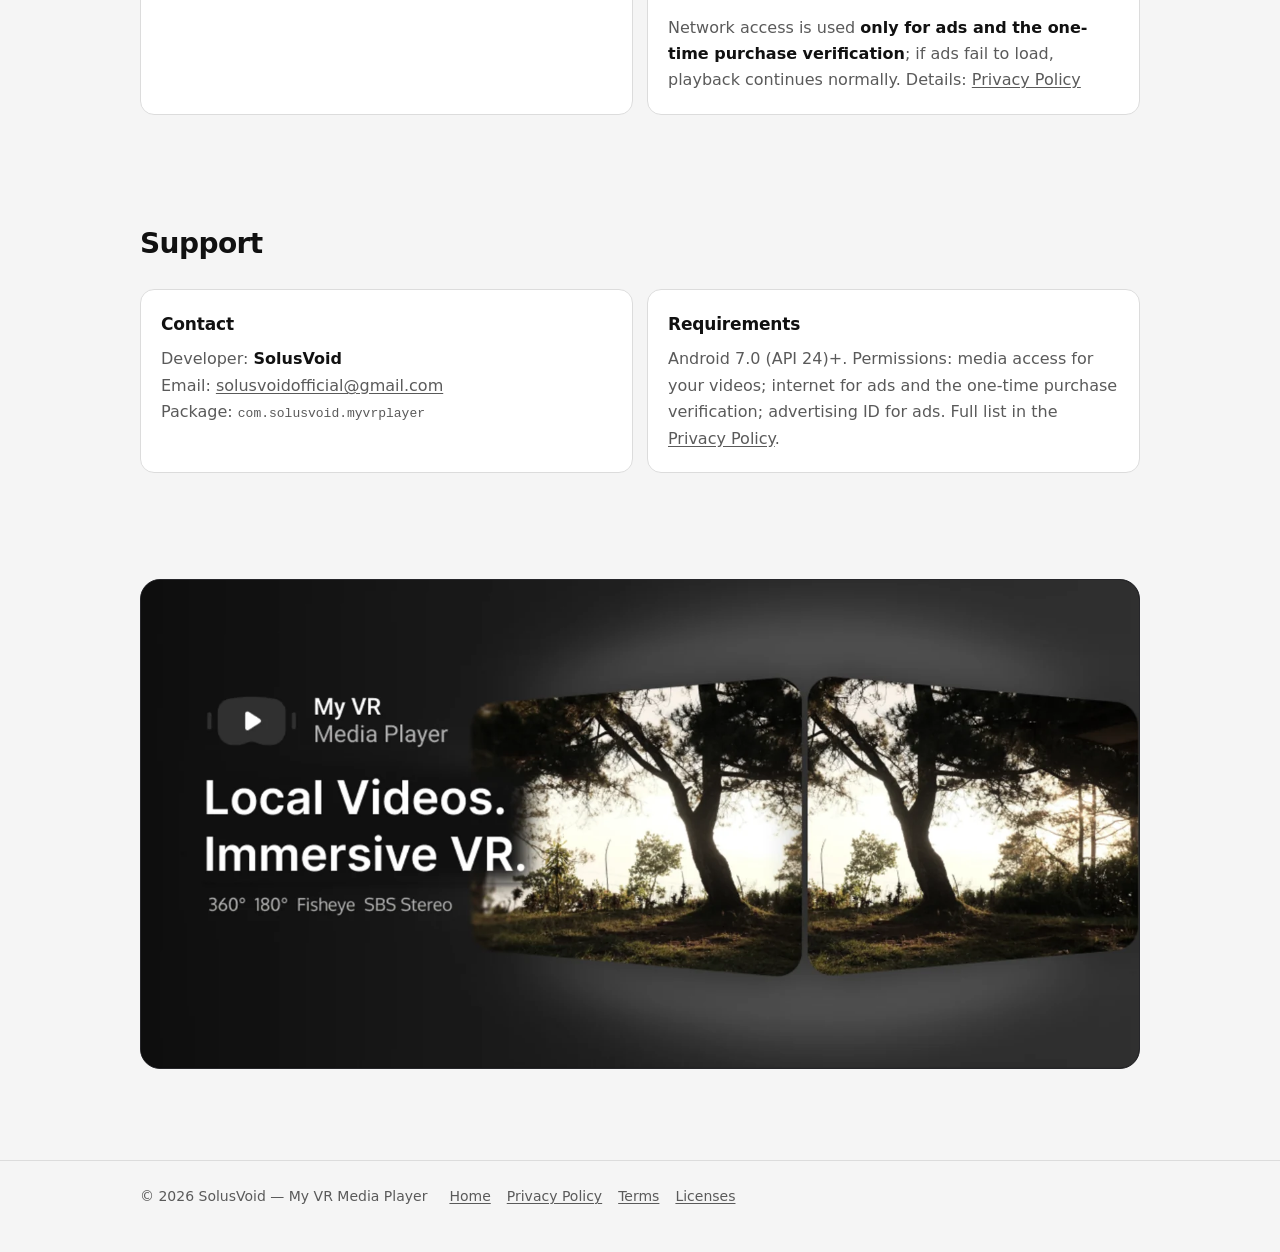
==== commit 8a192890: "feat(site): rebuild marketing site with screenshots and metadata - add optimized app screenshots, ga" ====
--- a/index.html
+++ b/index.html
@@ -4,15 +4,48 @@
   <meta charset="utf-8">
   <meta name="viewport" content="width=device-width, initial-scale=1">
   <title>My VR Media Player — Offline VR Video Player for Android</title>
-  <meta name="description" content="My VR Media Player (VrPlayerGw) by SolusVoid: offline-first local VR video player for Android with MediaPlayer and Media3 ExoPlayer engines.">
+  <meta name="description" content="My VR Media Player by SolusVoid: an offline-first local VR video player for Android with MediaPlayer and Media3 ExoPlayer, 360/180/fisheye and SBS stereo.">
+  <link rel="canonical" href="https://solusvoidofficial.github.io/MyVRMediaPlayer/">
+  <meta name="color-scheme" content="dark light">
   <meta name="theme-color" content="#0a0a0a" media="(prefers-color-scheme: dark)">
   <meta name="theme-color" content="#f5f5f5" media="(prefers-color-scheme: light)">
+
+  <meta property="og:type" content="website">
+  <meta property="og:site_name" content="My VR Media Player">
+  <meta property="og:url" content="https://solusvoidofficial.github.io/MyVRMediaPlayer/">
   <meta property="og:title" content="My VR Media Player — Offline VR Video Player">
   <meta property="og:description" content="Offline VR playback with MediaPlayer and Media3 ExoPlayer. Your videos never leave your device.">
-  <meta property="og:type" content="website">
-  <meta property="og:image" content="./assets/icon.svg">
+  <meta property="og:image" content="https://solusvoidofficial.github.io/MyVRMediaPlayer/assets/img/og-cover.jpg">
+  <meta property="og:image:width" content="1200">
+  <meta property="og:image:height" content="630">
+  <meta property="og:image:alt" content="My VR Media Player — local videos, immersive VR with 360, 180, fisheye and SBS stereo.">
+  <meta property="og:locale" content="en_US">
+  <meta name="twitter:card" content="summary_large_image">
+  <meta name="twitter:title" content="My VR Media Player — Offline VR Video Player">
+  <meta name="twitter:description" content="Offline VR playback with MediaPlayer and Media3 ExoPlayer. Your videos never leave your device.">
+  <meta name="twitter:image" content="https://solusvoidofficial.github.io/MyVRMediaPlayer/assets/img/og-cover.jpg">
+
   <link rel="icon" type="image/svg+xml" href="./assets/icon.svg">
+  <link rel="icon" type="image/png" sizes="32x32" href="./assets/img/favicon-32.png">
+  <link rel="icon" href="./favicon.ico" sizes="any">
+  <link rel="apple-touch-icon" sizes="180x180" href="./assets/img/apple-touch-icon.png">
+  <link rel="manifest" href="./assets/site.webmanifest">
+  <link rel="stylesheet" href="./assets/tokens.css">
   <link rel="stylesheet" href="./assets/style.css">
+  <script type="application/ld+json">
+  {
+    "@context": "https://schema.org",
+    "@type": "MobileApplication",
+    "name": "My VR Media Player",
+    "url": "https://solusvoidofficial.github.io/MyVRMediaPlayer/",
+    "image": "https://solusvoidofficial.github.io/MyVRMediaPlayer/assets/img/og-cover.jpg",
+    "applicationCategory": "MultimediaApplication",
+    "operatingSystem": "Android 7.0+",
+    "inLanguage": "en",
+    "publisher": { "@type": "Organization", "name": "SolusVoid" },
+    "offers": { "@type": "Offer", "price": "0", "priceCurrency": "USD" }
+  }
+  </script>
   <!-- app-ads.txt (AdMob Authorized Sellers for Apps) dilayani di ROOT domain:
        https://solusvoidofficial.github.io/app-ads.txt  (repo user-site solusvoidofficial.github.io).
        AdMob mencari file itu di root hostname developer website yang terdaftar di listing Play. -->
@@ -22,7 +55,7 @@
   <header class="site-header">
     <div class="wrap">
       <a class="brand" href="./" aria-label="My VR Media Player home">
-        <img src="./assets/icon.svg" alt="" width="32" height="32">
+        <span class="brand-mark"><img src="./assets/icon.svg" alt="" width="27" height="27"></span>
         <span>My VR Media Player</span>
       </a>
       <nav class="nav" aria-label="Site">
@@ -37,24 +70,65 @@
   <main id="main">
     <div class="wrap">
       <section class="hero">
-        <h1>My VR Media Player</h1>
-        <p class="lead">Your local videos in VR, in one lightweight player. An offline-first video player for Android — your videos never leave your device.</p>
-        <div class="badge-row" aria-label="Highlights">
-          <span class="badge ok">Offline-first playback</span>
-          <span class="badge">360&deg; / 180&deg; / Fisheye / Flat</span>
-          <span class="badge">SBS / Top-Bottom stereo</span>
-          <span class="badge">MediaPlayer + ExoPlayer engines</span>
-          <span class="badge">Cardboard headsets</span>
-        </div>
-        <div class="cta-row">
-          <!-- Coming soon: app belum published di Google Play (closed testing).
-               Saat listing sudah live, GANTI <span> ini jadi link:
-               <a class="btn primary" href="https://play.google.com/store/apps/details?id=com.solusvoid.myvrplayer">Get it on Google Play</a>
-               (dead link ke listing yang belum ada = sinyal kualitas rendah saat review AdMob.) -->
-          <span class="btn primary is-disabled" aria-disabled="true">Coming soon to Google Play</span>
-          <a class="btn ghost" href="./privacy/">Privacy Policy</a>
-        </div>
-        <p class="fine">Package: <code>com.solusvoid.myvrplayer</code> &middot; Requires Android 7.0+ &middot; Free with ads, optional one-time Remove Ads.</p>
+        <div class="hero-grid">
+          <div class="hero-copy">
+            <h1>My VR Media Player</h1>
+            <p class="lead">Your local videos in VR, in one lightweight player. An offline-first video player for Android — your videos never leave your device.</p>
+            <ul class="badge-row" aria-label="Highlights">
+              <li class="badge ok">Offline-first playback</li>
+              <li class="badge">360&deg; / 180&deg; / Fisheye / Flat</li>
+              <li class="badge">SBS / Top-Bottom stereo</li>
+              <li class="badge">MediaPlayer + ExoPlayer engines</li>
+              <li class="badge">Cardboard headsets</li>
+            </ul>
+            <div class="cta-row">
+              <!-- Coming soon: app belum published di Google Play (closed testing).
+                   Saat listing sudah live, GANTI <span> ini jadi link:
+                   <a class="btn primary" href="https://play.google.com/store/apps/details?id=com.solusvoid.myvrplayer">Get it on Google Play</a>
+                   (dead link ke listing yang belum ada = sinyal kualitas rendah saat review AdMob.) -->
+              <span class="btn primary is-disabled" aria-disabled="true">Coming soon to Google Play</span>
+              <a class="btn ghost" href="./privacy/">Privacy Policy</a>
+            </div>
+            <p class="fine">Package: <code>com.solusvoid.myvrplayer</code> &middot; Requires Android 7.0+ &middot; Free with ads, optional one-time Remove Ads.</p>
+          </div>
+          <figure class="hero-art">
+            <img src="./assets/img/browser.webp" width="760" height="1593" fetchpriority="high" decoding="async"
+                 alt="My VR Media Player library on Android showing local VR videos with 2K and 1080p badges, folders, search and sort.">
+          </figure>
+        </div>
+      </section>
+
+      <section class="block" id="screenshots" aria-labelledby="screenshots-title">
+        <h2 id="screenshots-title">Screenshots</h2>
+        <p class="section-lead">Taken from the current Android build. No account, no cloud — just the videos already on your device.</p>
+        <div class="gallery">
+          <figure class="gallery-wide">
+            <img src="./assets/img/vr-mode.webp" width="1600" height="763" loading="lazy" decoding="async"
+                 alt="Side-by-side VR mode in My VR Media Player, showing the same fisheye video rendered for each eye.">
+          </figure>
+          <div class="shots">
+            <figure class="shot">
+              <img src="./assets/img/browser.webp" width="760" height="1593" loading="lazy" decoding="async"
+                   alt="Library grid with folder chips, resolution badges, search, sort and grid controls.">
+              <figcaption>Browse local videos with fast thumbnails, folders, search and sort.</figcaption>
+            </figure>
+            <figure class="shot">
+              <img src="./assets/img/player.webp" width="600" height="1258" loading="lazy" decoding="async"
+                   alt="Player screen with projection, eye and VR controls over a fisheye video.">
+              <figcaption>Projection, stereo and VR controls stay out of the way during playback.</figcaption>
+            </figure>
+            <figure class="shot">
+              <img src="./assets/img/view-sheet.webp" width="600" height="1258" loading="lazy" decoding="async"
+                   alt="View and 3D mode sheet with flat, fisheye, 360, cube and 180 projections.">
+              <figcaption>Pick a view — Flat, Fisheye, 360, 360 cube or 180 — and a 3D mode.</figcaption>
+            </figure>
+            <figure class="shot">
+              <img src="./assets/img/settings.webp" width="600" height="1258" loading="lazy" decoding="async"
+                   alt="Settings screen with Remove Ads, player engine, hardware decoding, video quality and display cards.">
+              <figcaption>Choose the player engine, decoding mode and render quality in Settings.</figcaption>
+            </figure>
+          </div>
+        </div>
       </section>
 
       <section class="block" aria-labelledby="features">
@@ -87,10 +161,16 @@
 
       <section class="block" aria-labelledby="ads">
         <h2 id="ads">Ads &amp; Premium</h2>
-        <div class="card">
-          <p><strong>This app contains ads</strong> (Google AdMob). No banner, native, or rewarded ad is displayed during video playback or inside the VR playback view; an interstitial may appear at the transition after you leave the player.</p>
-          <p>An optional one-time <strong>Remove Ads</strong> purchase (<code>remove_ads_premium</code>) disables all ads and removes the app's resolution limit for high-resolution videos. Actual playback still depends on device codec/GPU support and your settings. Network access is used <strong>only for ads and the one-time purchase verification</strong>; if ads fail to load, playback continues normally.</p>
-          <p>Details: <a href="./privacy/">Privacy Policy</a></p>
+        <div class="grid two">
+          <div class="card">
+            <h3>During playback</h3>
+            <p><strong>This app contains ads</strong> (Google AdMob). No banner, native, or rewarded ad is displayed during video playback or inside the VR playback view; an interstitial may appear at the transition after you leave the player.</p>
+          </div>
+          <div class="card">
+            <h3>Remove Ads</h3>
+            <p>An optional one-time <strong>Remove Ads</strong> purchase (<code>remove_ads_premium</code>) disables all ads and removes the app's resolution limit for high-resolution videos. Actual playback still depends on device codec/GPU support and your settings.</p>
+            <p>Network access is used <strong>only for ads and the one-time purchase verification</strong>; if ads fail to load, playback continues normally. Details: <a href="./privacy/">Privacy Policy</a></p>
+          </div>
         </div>
       </section>
 
@@ -108,6 +188,13 @@
             <p>Android 7.0 (API 24)+. Permissions: media access for your videos; internet for ads and the one-time purchase verification; advertising ID for ads. Full list in the <a href="./privacy/">Privacy Policy</a>.</p>
           </div>
         </div>
+      </section>
+
+      <section class="block" aria-label="My VR Media Player highlights">
+        <figure class="banner">
+          <img src="./assets/img/feature-graphic.webp" width="1500" height="733" loading="lazy" decoding="async"
+               alt="My VR Media Player — Local Videos. Immersive VR. 360°, 180°, Fisheye and SBS Stereo.">
+        </figure>
       </section>
     </div>
   </main>
--- a/assets/tokens.css
+++ b/assets/tokens.css
@@ -0,0 +1,48 @@
+/* My VR Media Player design tokens — mirror the Android Mono palette (Color.kt). Single source for web. */
+:root {
+  --mono-black: #000000;
+  --mono-900: #0a0a0a;
+  --mono-800: #161616;
+  --mono-700: #232323;
+  --mono-600: #2e2e2c;
+  --mono-500: #5a5a5a;
+  --mono-400: #9a9a9a;
+  --mono-300: #cfcfcf;
+  --mono-200: #dcdcdc;
+  --mono-100: #e9e9e9;
+  --mono-50: #f5f5f5;
+  --mono-white: #ffffff;
+
+  --bg: var(--mono-900);
+  --panel: var(--mono-800);
+  --line: #2a2a2e;
+  --line-strong: #3a3a3f;
+  --text: #f2f2f2;
+  --muted: #b6b6bd;
+  --btn: var(--text);
+  --btn-ink: var(--bg);
+
+  /* Device screenshots are always shown on a dark surface so the
+     transparent phone mockups keep their contrast in both themes. */
+  --shot-bg: #0b0b0b;
+  --shot-line: #26262a;
+  --shot-muted: #b6b6bd;
+
+  --radius: 14px;
+  --radius-lg: 20px;
+  --max: 1040px;
+
+  --motion-fast: 150ms;
+  --motion-slow: 500ms;
+}
+
+@media (prefers-color-scheme: light) {
+  :root {
+    --bg: var(--mono-50);
+    --panel: #ffffff;
+    --line: var(--mono-200);
+    --line-strong: #c4c4c8;
+    --text: #111111;
+    --muted: #5a5a5a;
+  }
+}
--- a/assets/style.css
+++ b/assets/style.css
@@ -1,90 +1,211 @@
-/* MyVR Player site — single stylesheet, no framework, mobile-first. Tokens in tokens.css. */
-@import url("./tokens.css");
+/* My VR Media Player — single stylesheet, no framework, mobile-first. Tokens in tokens.css. */
 * { box-sizing: border-box; }
-html { scroll-behavior: smooth; }
+html {
+  scroll-behavior: smooth;
+  -webkit-text-size-adjust: 100%;
+}
 body {
   margin: 0;
   background: var(--bg);
   color: var(--text);
   font-family: system-ui, -apple-system, "Segoe UI", Roboto, Inter, Arial, sans-serif;
   line-height: 1.65;
-}
+  -webkit-font-smoothing: antialiased;
+}
+img { max-width: 100%; height: auto; }
 a { color: inherit; text-decoration: underline; text-underline-offset: 2px; }
 a:hover { text-decoration-thickness: 2px; }
-.wrap { max-width: var(--max); margin: 0 auto; padding: 0 20px; }
+:focus-visible { outline: 2px solid var(--text); outline-offset: 3px; border-radius: 6px; }
+.wrap { width: 100%; max-width: var(--max); margin: 0 auto; padding: 0 20px; }
+.sr-only {
+  position: absolute; width: 1px; height: 1px; padding: 0; margin: -1px;
+  overflow: hidden; clip: rect(0 0 0 0); white-space: nowrap; border: 0;
+}
+
+/* ---------- Header ---------- */
 .site-header {
+  position: sticky; top: 0; z-index: 20;
   border-bottom: 1px solid var(--line);
-  background: color-mix(in srgb, var(--bg) 82%, transparent);
-  -webkit-backdrop-filter: blur(12px);
-  backdrop-filter: blur(12px);
-  position: sticky; top: 0; z-index: 10;
-}
-.site-header .wrap { display: flex; align-items: center; gap: 14px; padding-top: 12px; padding-bottom: 12px; }
-.brand { display: flex; align-items: center; gap: 10px; font-weight: 700; text-decoration: none; color: var(--text); }
-.brand img { width: 32px; height: 32px; }
-.nav { margin-left: auto; display: flex; gap: 16px; font-size: 15px; }
-.nav a { color: var(--muted); text-decoration: none; }
-.nav a:hover, .nav a[aria-current="page"] { color: var(--text); }
-.hero { padding: 56px 0 32px; }
-.hero h1 { font-size: clamp(30px, 5vw, 46px); line-height: 1.15; margin: 0 0 12px; }
-.hero p.lead { font-size: 18px; color: var(--muted); max-width: 640px; }
-.badge-row { display: flex; flex-wrap: wrap; gap: 8px; margin: 18px 0; }
+  background: var(--bg);
+  background: color-mix(in srgb, var(--bg) 86%, transparent);
+  -webkit-backdrop-filter: blur(14px);
+  backdrop-filter: blur(14px);
+}
+.site-header .wrap {
+  display: flex; align-items: center; gap: 14px;
+  min-height: 64px; padding-top: 10px; padding-bottom: 10px;
+}
+.brand {
+  display: inline-flex; align-items: center; gap: 10px;
+  font-weight: 700; letter-spacing: -0.01em; white-space: nowrap;
+  color: var(--text); text-decoration: none;
+}
+.brand-mark {
+  display: grid; place-items: center; flex: none;
+  width: 36px; height: 36px; border-radius: 10px;
+  background: #fff; border: 1px solid rgba(0, 0, 0, 0.08);
+}
+.brand-mark img { display: block; width: 27px; height: 27px; }
+.nav { margin-left: auto; display: flex; align-items: center; gap: 2px; font-size: 15px; }
+.nav a {
+  color: var(--muted); text-decoration: none;
+  padding: 7px 10px; border-radius: 9px;
+}
+.nav a:hover { color: var(--text); background: var(--panel); }
+.nav a[aria-current="page"] { color: var(--text); background: var(--panel); }
+
+/* ---------- Hero ---------- */
+.hero { padding: clamp(36px, 6vw, 76px) 0 clamp(22px, 3vw, 40px); }
+.hero-grid { display: grid; gap: clamp(28px, 5vw, 56px); align-items: center; }
+.hero h1 {
+  font-size: clamp(34px, 6.2vw, 58px);
+  line-height: 1.04; letter-spacing: -0.035em;
+  margin: 0 0 16px;
+}
+.hero p.lead {
+  font-size: clamp(17px, 1.5vw, 19px); line-height: 1.6;
+  color: var(--muted); max-width: 56ch; margin: 0;
+}
+.badge-row {
+  display: flex; flex-wrap: wrap; gap: 8px;
+  margin: 22px 0 0; padding: 0; list-style: none;
+}
 .badge {
-  display: inline-block; font-size: 13px; padding: 4px 12px;
-  border: 1px solid var(--line); border-radius: 999px; color: var(--muted);
-  background: var(--panel);
-}
-.badge.ok { color: var(--text); border-color: var(--line); font-weight: 700; }
-.cta-row { display: flex; flex-wrap: wrap; gap: 12px; margin-top: 22px; }
+  display: inline-block; font-size: 13px; line-height: 1.5;
+  padding: 4px 12px; border: 1px solid var(--line); border-radius: 999px;
+  color: var(--muted); background: var(--panel);
+}
+.badge.ok { color: var(--text); border-color: var(--line-strong); font-weight: 700; }
+.cta-row { display: flex; flex-wrap: wrap; align-items: center; gap: 10px; margin-top: 24px; }
 .btn {
-  display: inline-block; padding: 12px 22px; border-radius: 10px;
-  text-decoration: none; font-weight: 600; border: 1px solid var(--line);
+  display: inline-flex; align-items: center; gap: 8px;
+  padding: 12px 20px; border-radius: 12px;
+  font-size: 15px; font-weight: 600; line-height: 1.2;
+  text-decoration: none; border: 1px solid var(--line);
+  transition: transform var(--motion-fast) ease, filter var(--motion-fast) ease,
+    background-color var(--motion-fast) ease;
 }
 .btn.primary { background: var(--btn); border-color: var(--btn); color: var(--btn-ink); }
-.btn.ghost { color: var(--text); background: transparent; }
-/* Tombol non-interaktif (mis. "Coming soon") — tetap terbaca, tapi bukan link mati. */
-.btn.is-disabled { opacity: .72; cursor: default; }
-.btn.is-disabled:hover { filter: none; transform: none; }
+.btn.ghost { background: transparent; color: var(--text); }
 .btn:hover { filter: brightness(1.08); text-decoration: none; }
-.grid { display: grid; grid-template-columns: 1fr; gap: 14px; padding: 12px 0 8px; }
-@media (min-width: 720px) { .grid.two { grid-template-columns: 1fr 1fr; } .grid.three { grid-template-columns: 1fr 1fr 1fr; } }
+.btn.ghost:hover { filter: none; background: var(--panel); }
+.btn:active { transform: translateY(1px); }
+/* Non-interactive button (e.g. "Coming soon") — readable, but not a dead link. */
+.btn.is-disabled { opacity: 0.62; cursor: not-allowed; }
+.btn.is-disabled:hover { filter: none; }
+.fine { margin: 18px 0 0; font-size: 13px; line-height: 1.6; color: var(--muted); }
+.hero-art {
+  position: relative; display: grid; place-items: center;
+  justify-self: center; margin: 0; width: fit-content; overflow: hidden;
+  padding: clamp(14px, 2.4vw, 22px);
+  background: var(--shot-bg); border: 1px solid var(--shot-line);
+  border-radius: 28px;
+}
+.hero-art::before {
+  content: ""; position: absolute; inset: -15% -30%; pointer-events: none;
+  background: radial-gradient(closest-side, rgba(255, 255, 255, 0.1), transparent 72%);
+}
+.hero-art img {
+  position: relative; display: block;
+  width: min(280px, 66vw);
+}
+
+/* ---------- Sections ---------- */
+section.block { padding: clamp(28px, 4vw, 52px) 0; }
+:where(section, h1, h2, h3)[id] { scroll-margin-top: 84px; }
+section.block h2 {
+  font-size: clamp(22px, 2.6vw, 28px); letter-spacing: -0.02em;
+  margin: 0 0 8px;
+}
+.section-lead { color: var(--muted); margin: 0 0 20px; max-width: 68ch; }
+
+/* ---------- Screenshot gallery ---------- */
+.gallery { display: grid; gap: 16px; }
+.gallery-wide {
+  margin: 0; padding: clamp(10px, 2vw, 18px);
+  background: var(--shot-bg); border: 1px solid var(--shot-line);
+  border-radius: var(--radius-lg);
+}
+.gallery-wide img { display: block; width: 100%; border-radius: 10px; }
+.shots { display: grid; grid-template-columns: repeat(4, minmax(0, 1fr)); gap: 16px; }
+.shot {
+  display: flex; flex-direction: column; margin: 0;
+  padding: 12px 12px 0; border-radius: var(--radius);
+  background: var(--shot-bg); border: 1px solid var(--shot-line);
+}
+.shot img { display: block; width: 100%; margin: auto 0; border-radius: 8px; }
+.shot figcaption {
+  padding: 12px 2px 14px;
+  font-size: 13px; line-height: 1.5; color: var(--shot-muted);
+}
+
+/* ---------- Closing banner ---------- */
+.banner {
+  margin: 0; overflow: hidden;
+  background: var(--shot-bg); border: 1px solid var(--shot-line);
+  border-radius: var(--radius-lg);
+}
+.banner img { display: block; width: 100%; }
+
+/* ---------- Cards & grids ---------- */
+.grid { display: grid; grid-template-columns: 1fr; gap: 14px; padding: 14px 0 4px; }
 .card {
   background: var(--panel); border: 1px solid var(--line);
-  border-radius: var(--radius); padding: 18px;
+  border-radius: var(--radius); padding: 20px;
 }
 .card h2, .card h3 { margin-top: 0; }
+.card h3 { margin: 0 0 8px; font-size: 17px; letter-spacing: -0.01em; }
 .card p, .card li { color: var(--muted); }
+.card p { margin: 0; }
+.card p + p { margin-top: 10px; }
 .card strong, .card b { color: var(--text); }
-section.block { padding: 26px 0; }
-section.block h2 { font-size: 24px; margin-bottom: 8px; }
-table.meta { width: 100%; border-collapse: collapse; font-size: 14px; margin: 12px 0; }
-table.meta th, table.meta td { text-align: left; padding: 8px 10px; border-bottom: 1px solid var(--line); vertical-align: top; }
-table.meta th { color: var(--text); white-space: nowrap; width: 180px; }
-table.meta td { color: var(--muted); }
-.toc { background: var(--panel); border: 1px solid var(--line); border-radius: var(--radius); padding: 16px 20px; }
-.toc ol { margin: 8px 0; padding-left: 22px; color: var(--muted); }
-.policy h2 { margin-top: 34px; padding-top: 18px; border-top: 1px solid var(--line); }
-.policy h3 { margin-top: 20px; }
-.fine { font-size: 13px; color: var(--muted); }
-.site-footer { border-top: 1px solid var(--line); margin-top: 36px; padding: 22px 0 40px; color: var(--muted); font-size: 14px; }
+
+/* ---------- Policy pages ---------- */
+.policy .wrap { max-width: 880px; }
+.policy h2 {
+  margin-top: 38px; padding-top: 20px;
+  border-top: 1px solid var(--line);
+  font-size: clamp(20px, 2.2vw, 24px); letter-spacing: -0.015em;
+}
+.policy h3 { margin-top: 22px; font-size: 17px; }
+.policy ul { color: var(--muted); padding-left: 22px; }
+.policy li + li { margin-top: 6px; }
+.toc {
+  margin: 26px 0 10px; padding: 18px 22px;
+  background: var(--panel); border: 1px solid var(--line);
+  border-radius: var(--radius);
+}
+.toc .toc-title {
+  margin: 0; padding: 0; border: 0;
+  font-size: 12px; font-weight: 700; letter-spacing: 0.08em;
+  text-transform: uppercase; color: var(--muted);
+}
+.toc ol { margin: 8px 0 0; padding-left: 22px; color: var(--muted); }
+.toc li + li { margin-top: 4px; }
+
+/* ---------- Tables (privacy / permissions) ---------- */
+table.meta { width: 100%; border-collapse: collapse; font-size: 14px; margin: 16px 0; }
+table.meta th, table.meta td {
+  text-align: left; padding: 10px 12px;
+  border-bottom: 1px solid var(--line); vertical-align: top;
+}
+table.meta th { color: var(--text); width: 34%; }
+table.meta td { color: var(--muted); overflow-wrap: anywhere; }
+
+/* ---------- Footer ---------- */
+.site-footer {
+  border-top: 1px solid var(--line); margin-top: 40px;
+  padding: 24px 0 44px; color: var(--muted); font-size: 14px;
+}
 .site-footer .wrap { display: flex; flex-wrap: wrap; gap: 10px 22px; align-items: center; }
-.site-footer nav { display: flex; gap: 16px; }
-.skip { position: absolute; left: -9999px; }
-.skip:focus { left: 12px; top: 12px; background: #fff; color: #000; padding: 8px 14px; z-index: 99; }
-
-/* Production polish: visible focus, gentle entrance, reduced-motion respect. */
-a:focus-visible, button:focus-visible {
-  outline: 2px solid var(--text);
-  outline-offset: 3px;
-  border-radius: 6px;
-}
-.btn { transition: transform var(--motion-normal) ease, filter var(--motion-normal) ease; }
-.btn:hover { filter: brightness(1.08); text-decoration: none; }
-.btn:active { transform: translateY(1px); }
-.hero { animation: rise var(--motion-slow) ease both; }
-.block { animation: rise var(--motion-slow) ease both; }
-.block:nth-of-type(2) { animation-delay: 80ms; }
-.block:nth-of-type(3) { animation-delay: 160ms; }
+.site-footer nav { display: flex; flex-wrap: wrap; gap: 16px; }
+.skip { position: fixed; left: -9999px; top: 12px; }
+.skip:focus { left: 12px; background: #fff; color: #000; padding: 8px 14px; z-index: 99; }
+
+/* ---------- Motion ---------- */
+.hero, .block { animation: rise var(--motion-slow) ease both; }
+.block:nth-of-type(2) { animation-delay: 70ms; }
+.block:nth-of-type(3) { animation-delay: 140ms; }
 @keyframes rise {
   from { opacity: 0; transform: translateY(10px); }
   to { opacity: 1; transform: none; }
@@ -94,3 +215,50 @@
   .hero, .block { animation: none; }
   .btn { transition: none; }
 }
+
+/* ---------- Responsive ---------- */
+@media (min-width: 720px) {
+  .grid.two { grid-template-columns: 1fr 1fr; }
+  .grid.three { grid-template-columns: repeat(3, 1fr); }
+}
+@media (min-width: 900px) {
+  .hero-grid { grid-template-columns: minmax(0, 1.1fr) minmax(0, 0.9fr); }
+}
+@media (max-width: 899px) {
+  .hero-art img { width: min(250px, 58vw); }
+}
+@media (max-width: 900px) {
+  .shots { grid-template-columns: repeat(2, minmax(0, 1fr)); }
+}
+@media (max-width: 640px) {
+  .brand span + span { display: none; }
+  .brand-mark { width: 32px; height: 32px; border-radius: 9px; }
+  .brand-mark img { width: 24px; height: 24px; }
+  .site-header .wrap { gap: 10px; min-height: 56px; padding-top: 8px; padding-bottom: 8px; }
+  .nav { font-size: 14px; }
+  .nav a { padding: 7px 8px; }
+}
+@media (max-width: 600px) {
+  .shots {
+    display: flex; overflow-x: auto; scroll-snap-type: x mandatory;
+    gap: 12px; padding-bottom: 6px;
+    margin: 0 -20px; padding-left: 20px; padding-right: 20px;
+    scrollbar-width: none;
+  }
+  .shots::-webkit-scrollbar { display: none; }
+  .shot { flex: 0 0 74%; scroll-snap-align: start; }
+}
+@media (max-width: 620px) {
+  table.meta, table.meta tbody, table.meta tr, table.meta th, table.meta td { display: block; width: 100%; }
+  table.meta tr { padding: 12px 0; border-bottom: 1px solid var(--line); }
+  table.meta th {
+    padding: 0 0 6px; border: 0;
+    font-size: 14px; letter-spacing: 0.01em;
+  }
+  table.meta td { padding: 0; border: 0; }
+}
+@media (max-width: 380px) {
+  .wrap { padding: 0 16px; }
+  .shots { margin: 0 -16px; padding-left: 16px; padding-right: 16px; }
+  .nav a { padding: 7px 6px; font-size: 13px; }
+}
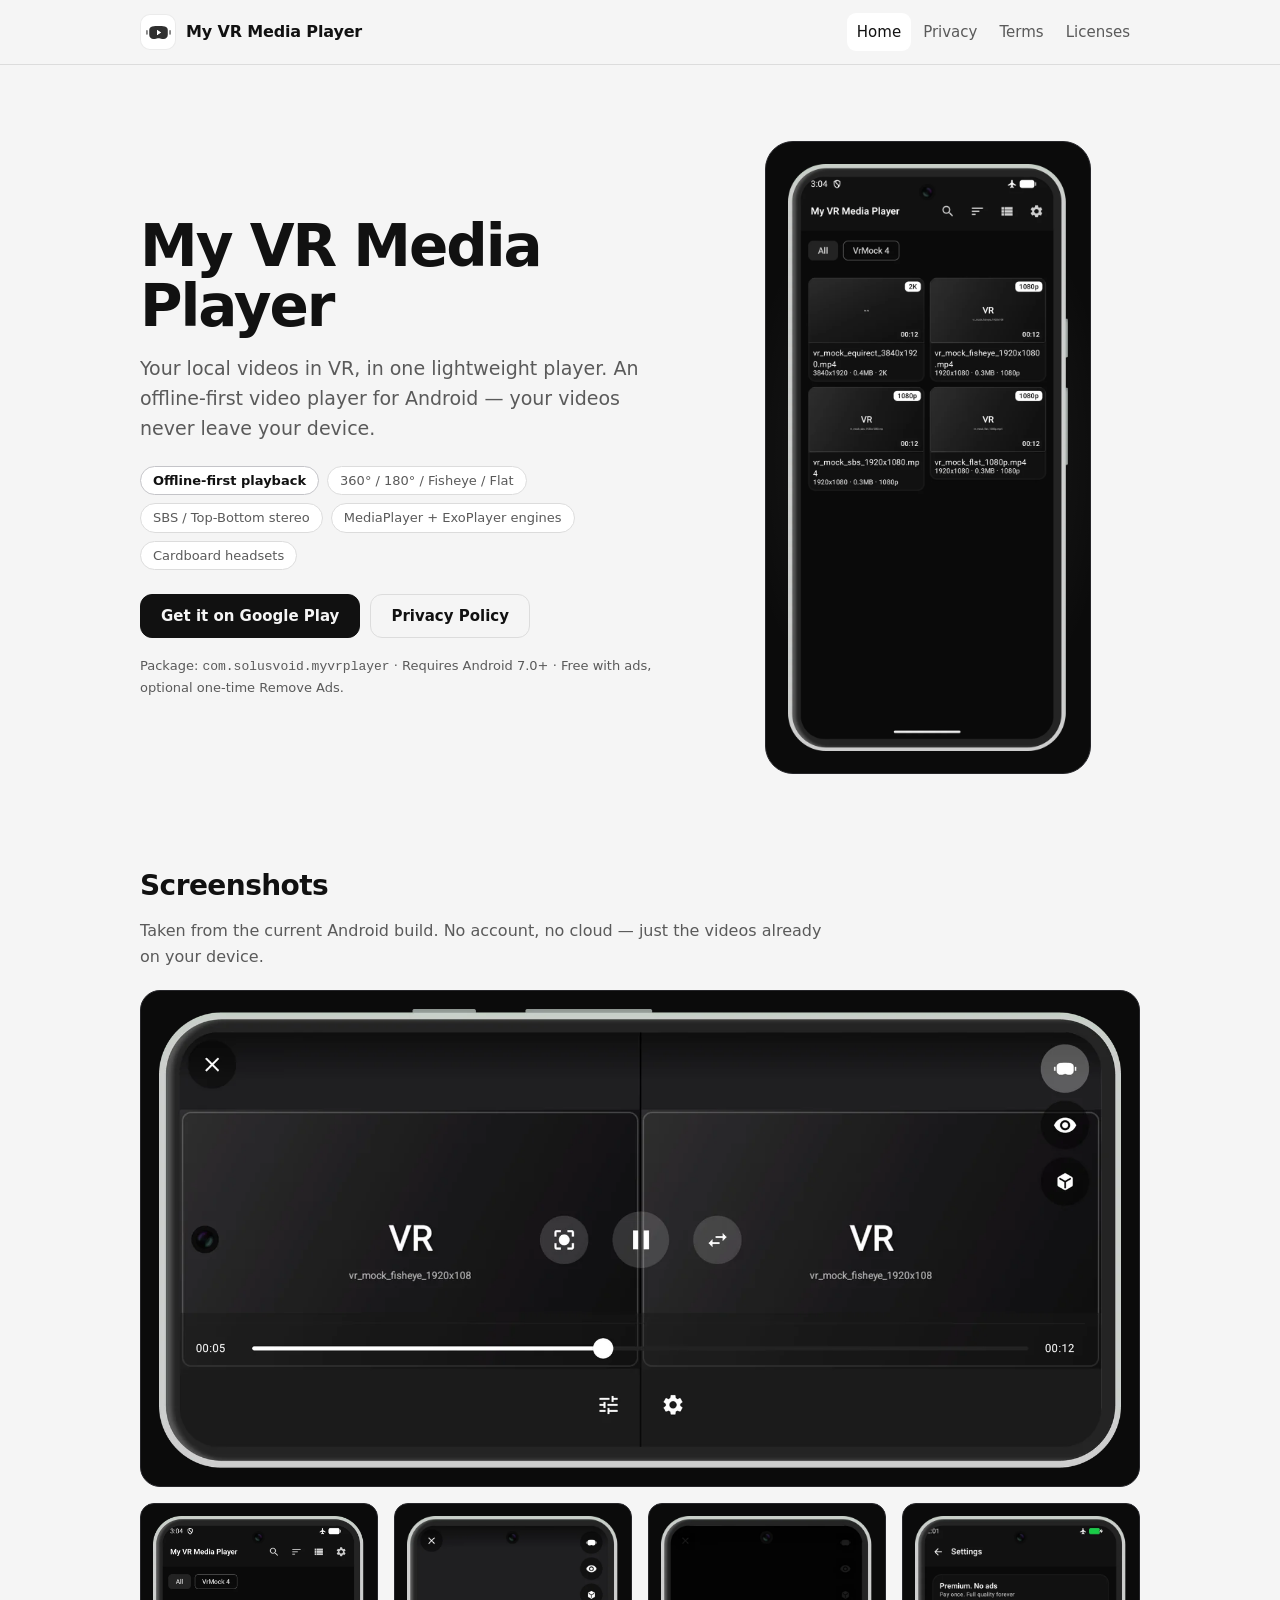
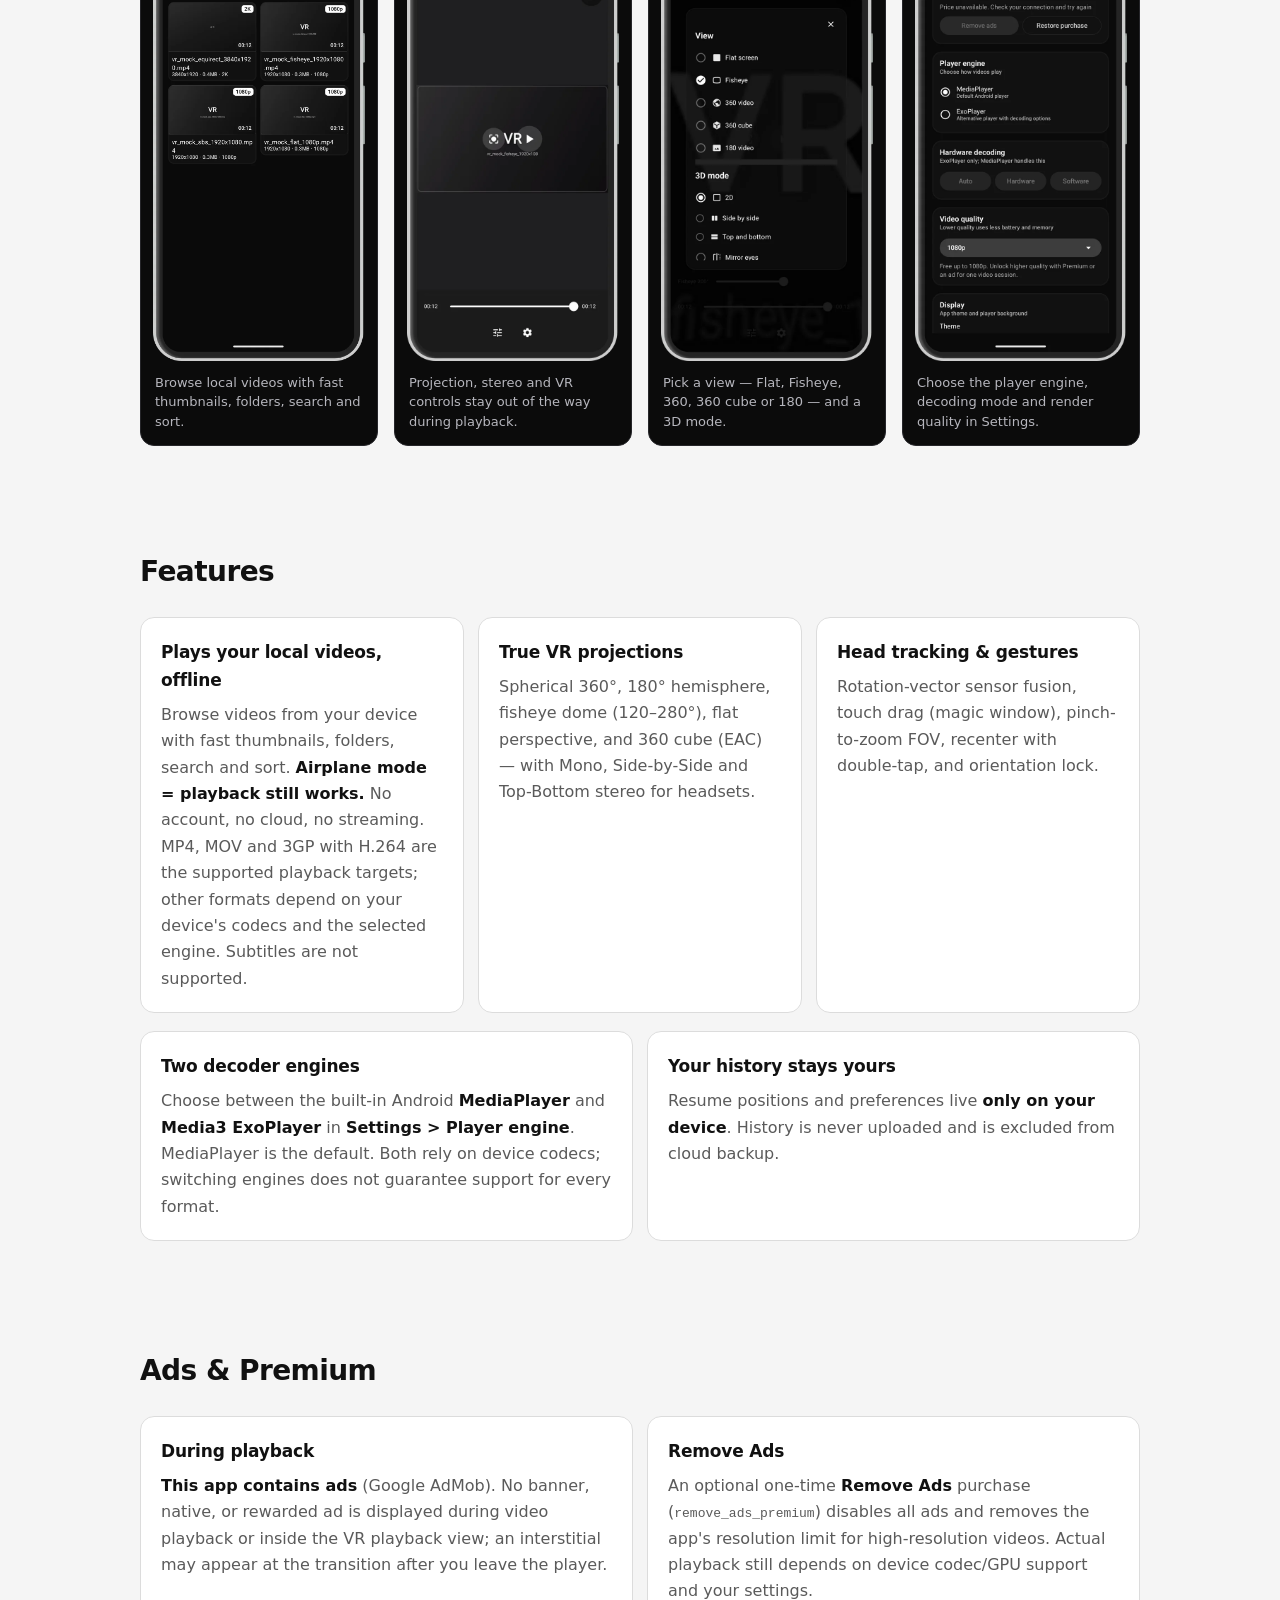
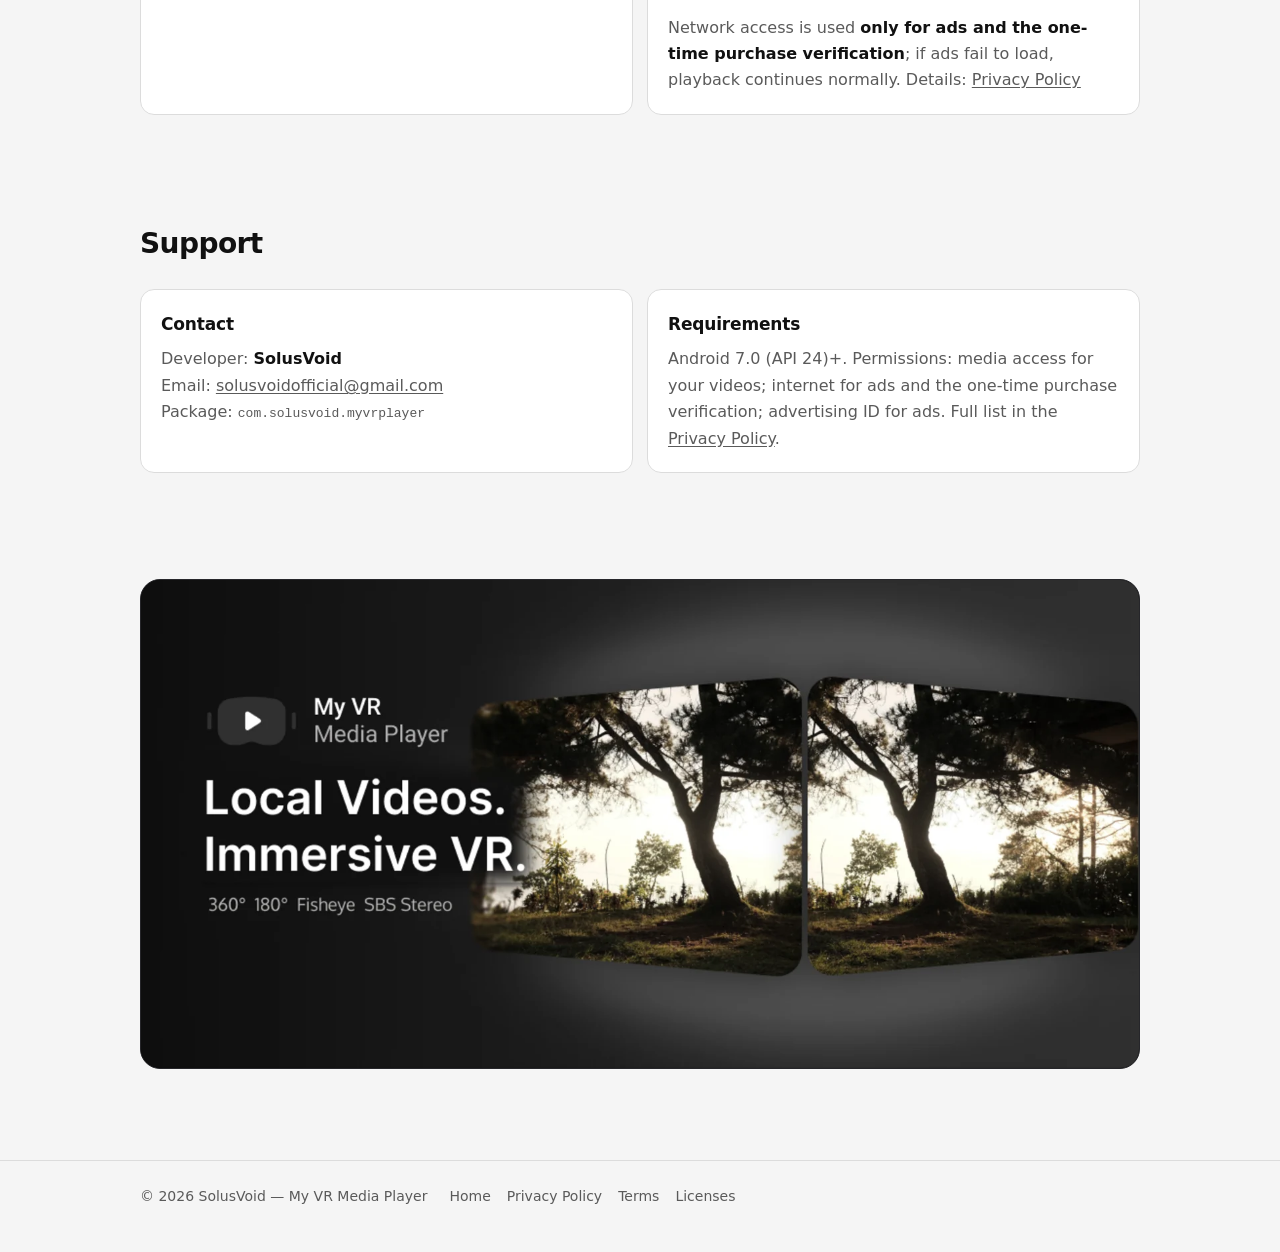
==== commit f983bdfb: "feat(site): link Google Play button to live store listing" ====
--- a/index.html
+++ b/index.html
@@ -82,11 +82,7 @@
               <li class="badge">Cardboard headsets</li>
             </ul>
             <div class="cta-row">
-              <!-- Coming soon: app belum published di Google Play (closed testing).
-                   Saat listing sudah live, GANTI <span> ini jadi link:
-                   <a class="btn primary" href="https://play.google.com/store/apps/details?id=com.solusvoid.myvrplayer">Get it on Google Play</a>
-                   (dead link ke listing yang belum ada = sinyal kualitas rendah saat review AdMob.) -->
-              <span class="btn primary is-disabled" aria-disabled="true">Coming soon to Google Play</span>
+              <a class="btn primary" target="_blank" rel="noopener" href="https://play.google.com/store/apps/details?id=com.solusvoid.myvrplayer">Get it on Google Play</a>
               <a class="btn ghost" href="./privacy/">Privacy Policy</a>
             </div>
             <p class="fine">Package: <code>com.solusvoid.myvrplayer</code> &middot; Requires Android 7.0+ &middot; Free with ads, optional one-time Remove Ads.</p>
--- a/assets/style.css
+++ b/assets/style.css
@@ -27,7 +27,7 @@
   position: sticky; top: 0; z-index: 20;
   border-bottom: 1px solid var(--line);
   background: var(--bg);
-  background: color-mix(in srgb, var(--bg) 86%, transparent);
+  background: color-mix(in srgb, var(--bg) 94%, transparent);
   -webkit-backdrop-filter: blur(14px);
   backdrop-filter: blur(14px);
 }
@@ -199,6 +199,8 @@
 }
 .site-footer .wrap { display: flex; flex-wrap: wrap; gap: 10px 22px; align-items: center; }
 .site-footer nav { display: flex; flex-wrap: wrap; gap: 16px; }
+.site-footer nav a { text-decoration: none; }
+.site-footer nav a:hover { text-decoration: underline; }
 .skip { position: fixed; left: -9999px; top: 12px; }
 .skip:focus { left: 12px; background: #fff; color: #000; padding: 8px 14px; z-index: 99; }
 
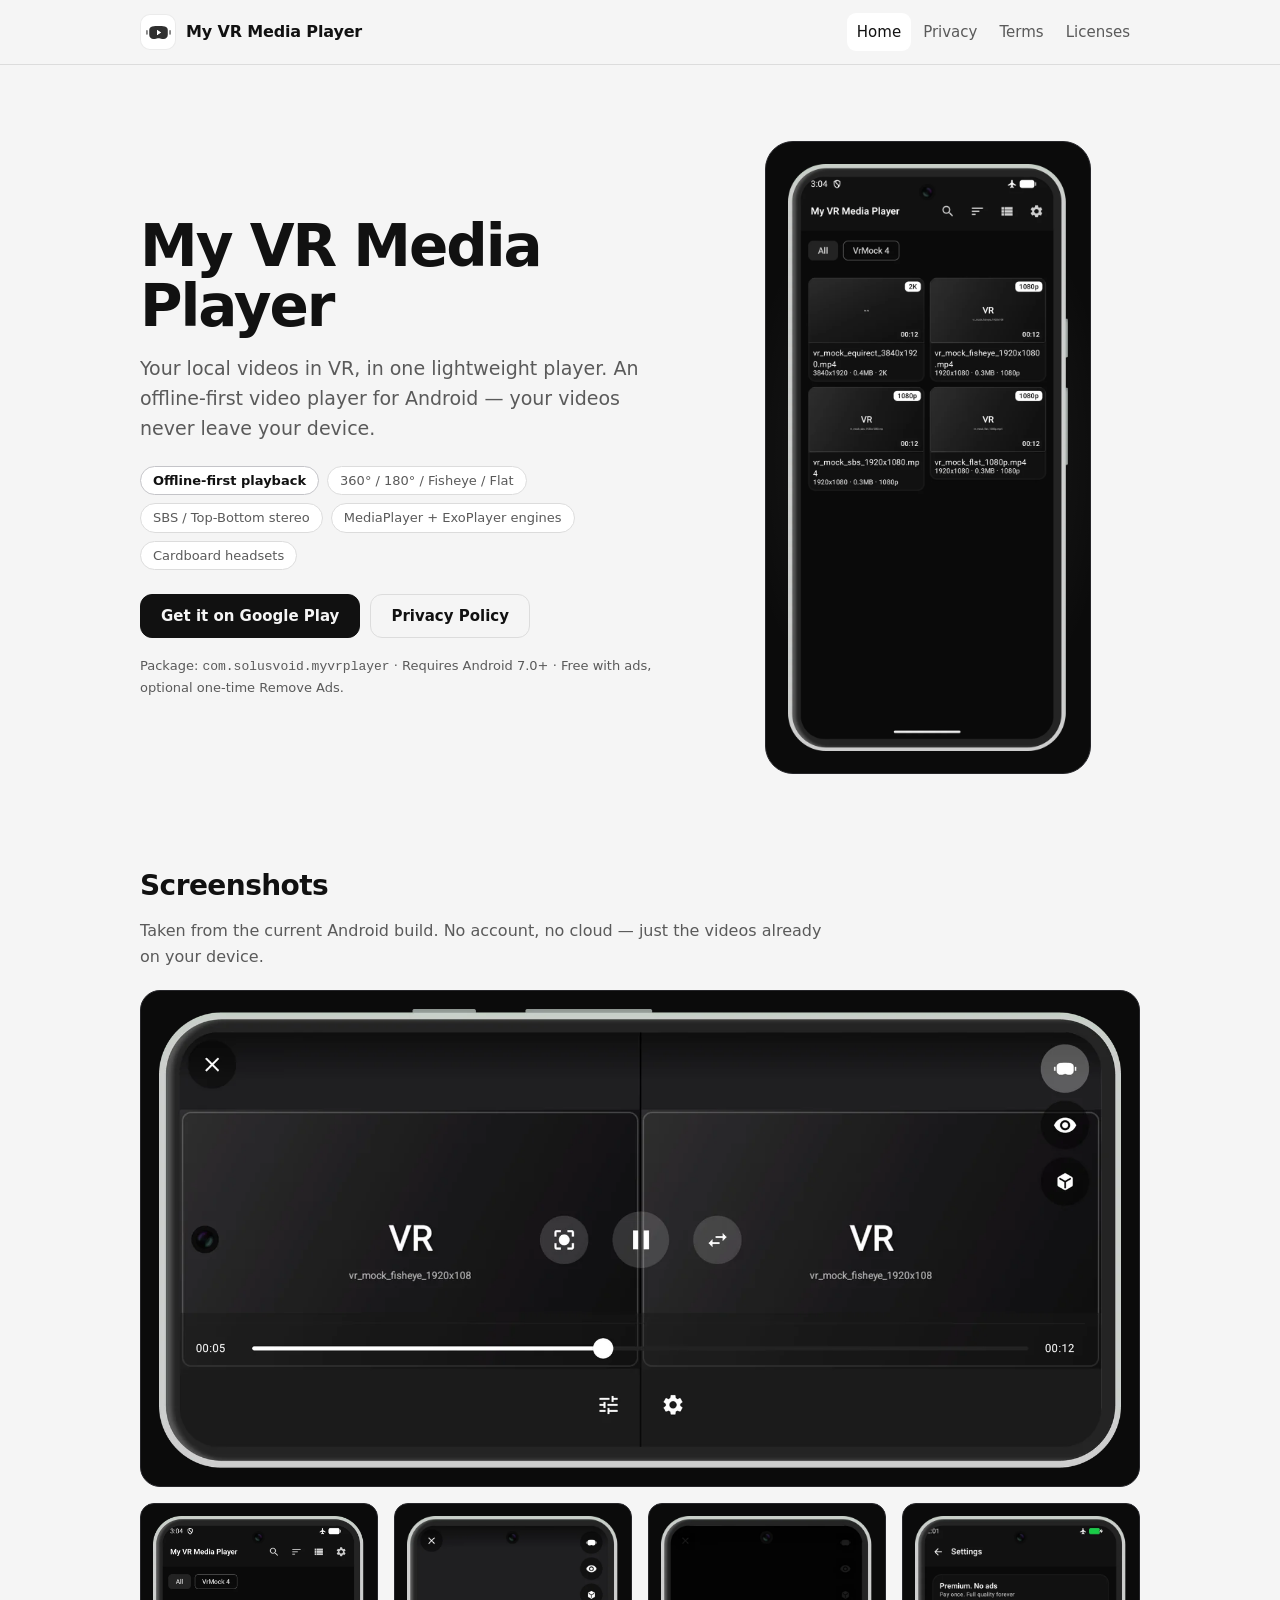
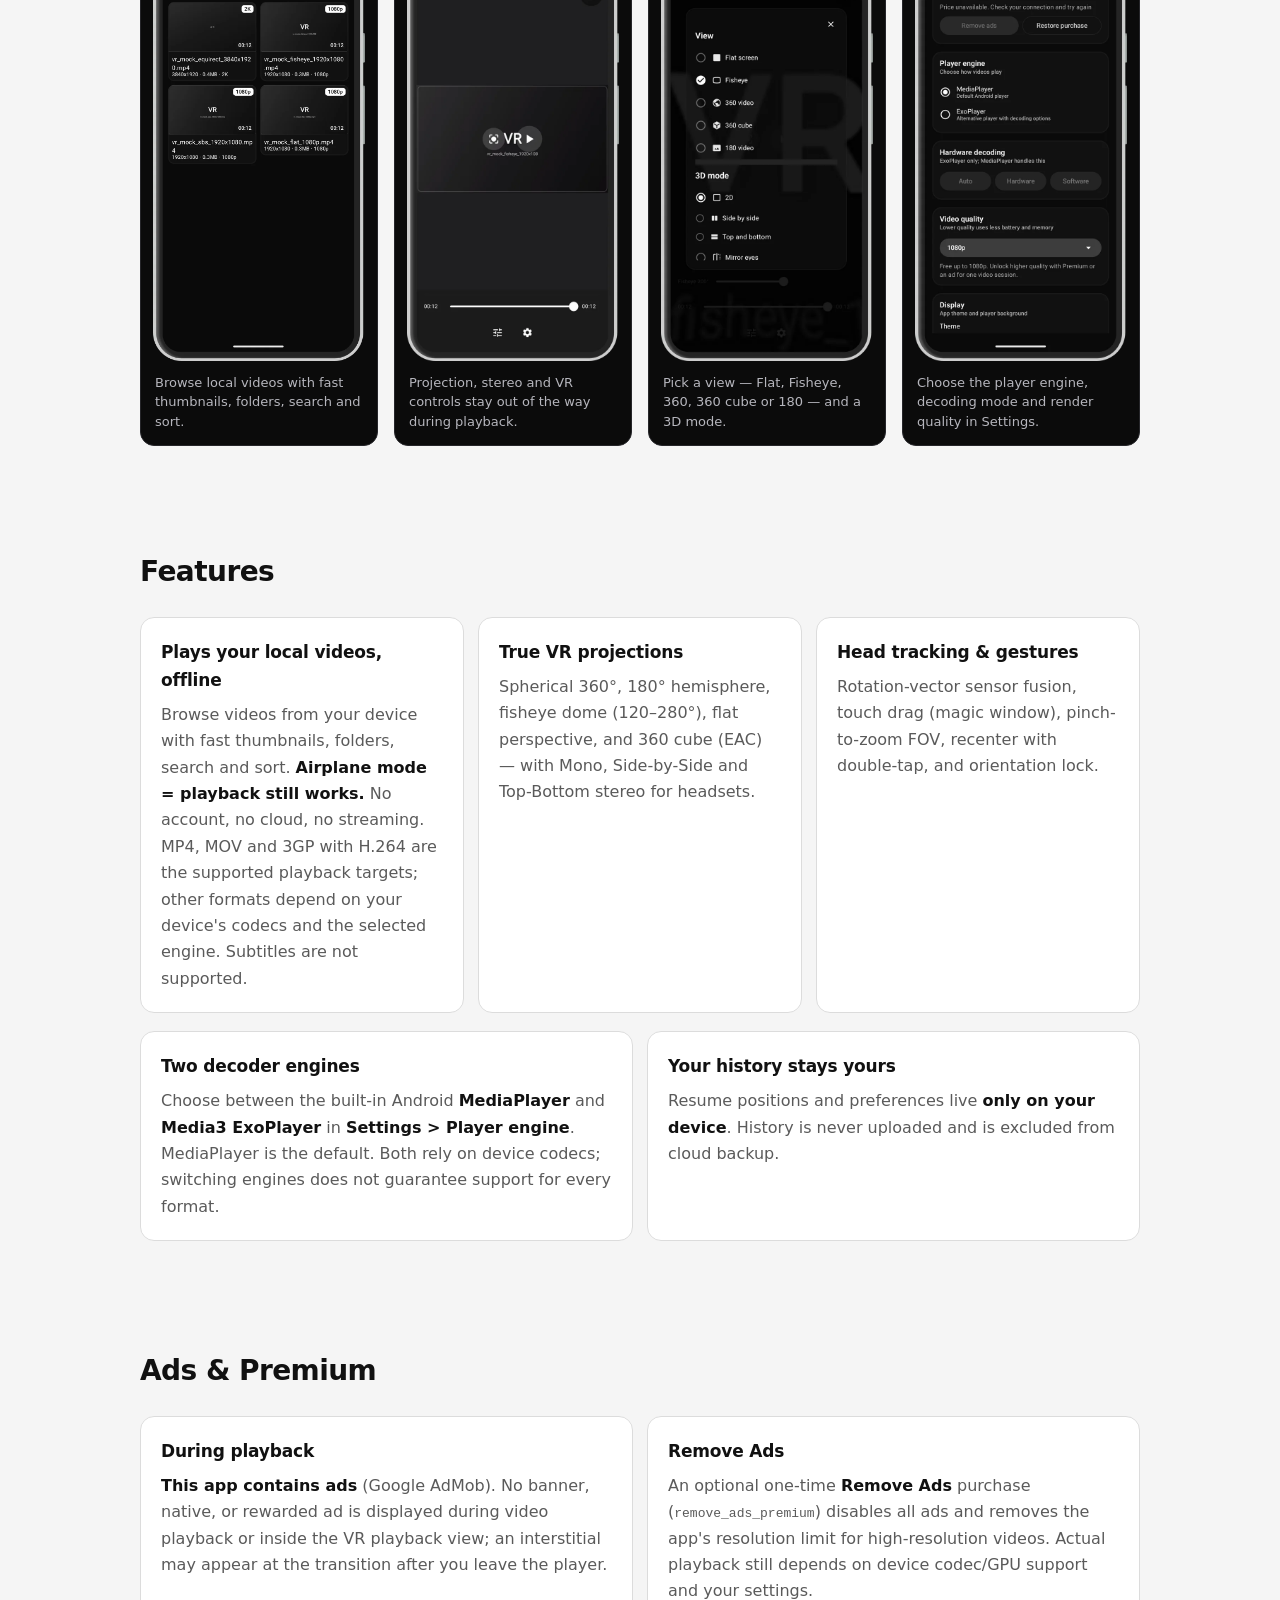
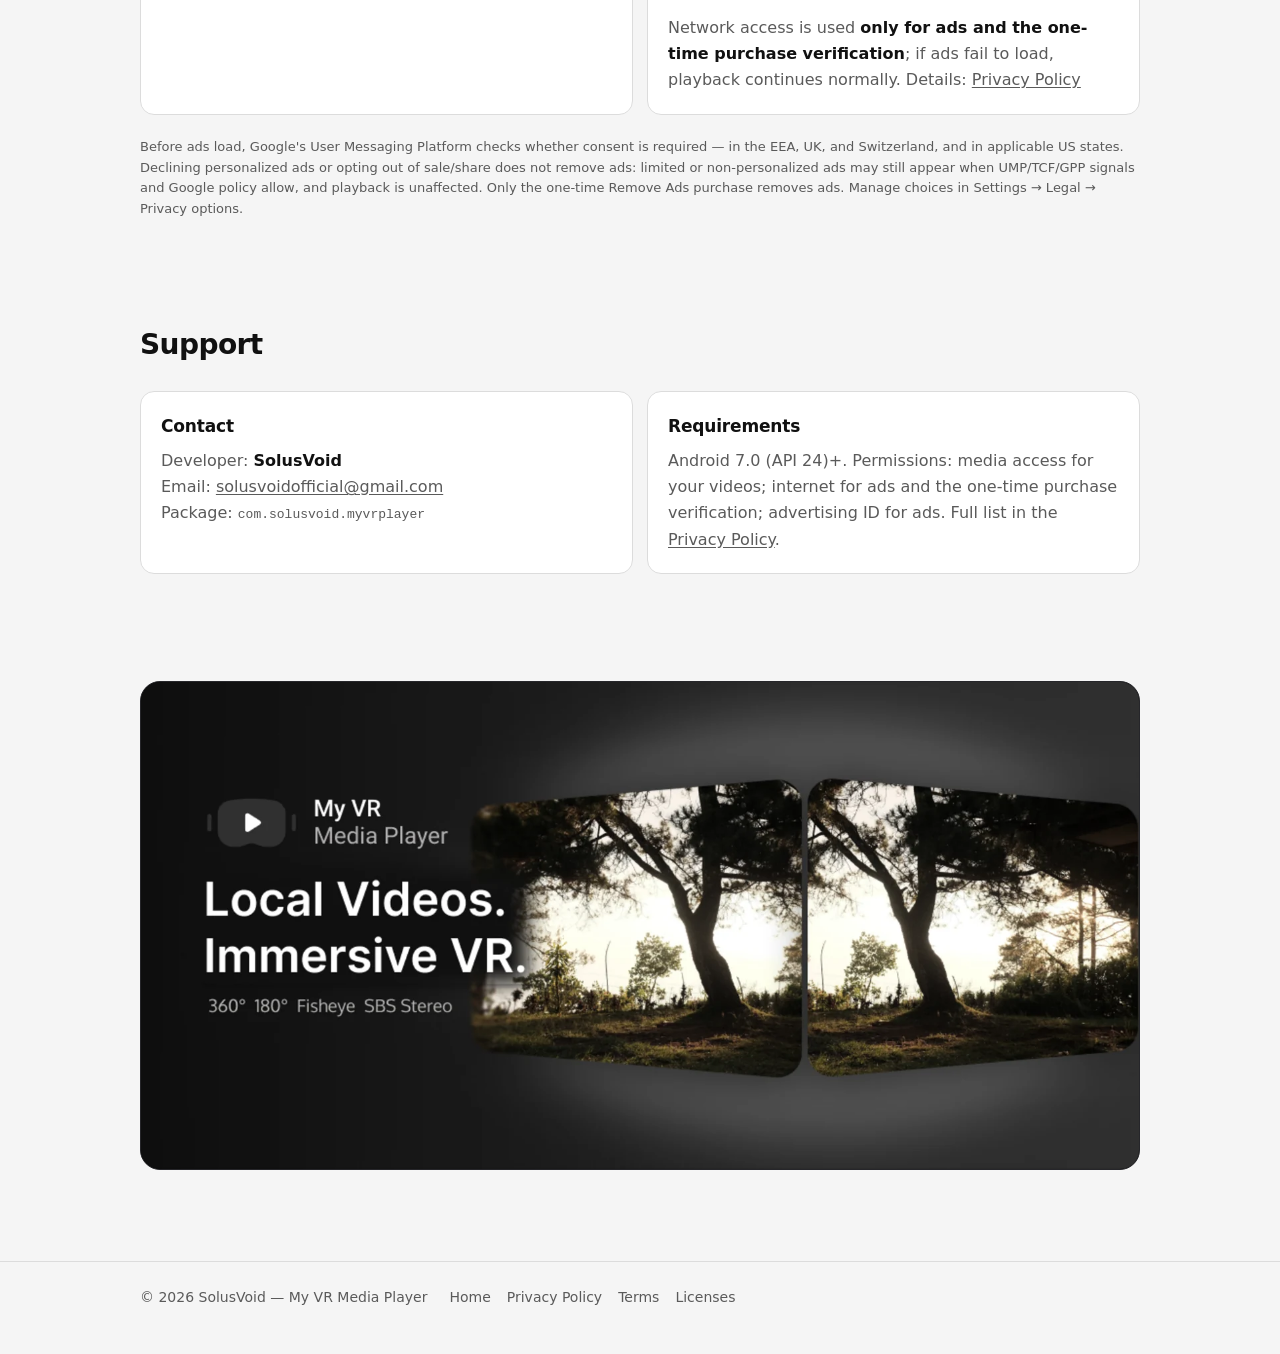
==== commit a2079665: "docs(legal): align licenses and privacy with limited ads - Move Play Billing 9.1 to Google SDK terms" ====
--- a/index.html
+++ b/index.html
@@ -168,6 +168,7 @@
             <p>Network access is used <strong>only for ads and the one-time purchase verification</strong>; if ads fail to load, playback continues normally. Details: <a href="./privacy/">Privacy Policy</a></p>
           </div>
         </div>
+        <p class="fine">Before ads load, Google's User Messaging Platform checks whether consent is required — in the EEA, UK, and Switzerland, and in applicable US states. Declining personalized ads or opting out of sale/share does not remove ads: limited or non-personalized ads may still appear when UMP/TCF/GPP signals and Google policy allow, and playback is unaffected. Only the one-time Remove Ads purchase removes ads. Manage choices in Settings → Legal → Privacy options.</p>
       </section>
 
       <section class="block" aria-labelledby="support">
--- a/assets/style.css
+++ b/assets/style.css
@@ -192,6 +192,20 @@
 table.meta th { color: var(--text); width: 34%; }
 table.meta td { color: var(--muted); overflow-wrap: anywhere; }
 
+/* ---------- License text disclosure ---------- */
+.policy details {
+  margin: 16px 0; border: 1px solid var(--line);
+  border-radius: var(--radius); background: var(--panel);
+}
+.policy summary { cursor: pointer; padding: 12px 16px; font-weight: 700; }
+.policy details[open] summary { border-bottom: 1px solid var(--line); }
+.policy pre {
+  margin: 0; padding: 16px; overflow-x: auto;
+  font-family: ui-monospace, SFMono-Regular, Consolas, "Liberation Mono", monospace;
+  font-size: 12.5px; line-height: 1.55; color: var(--muted);
+  white-space: pre-line;
+}
+
 /* ---------- Footer ---------- */
 .site-footer {
   border-top: 1px solid var(--line); margin-top: 40px;
@@ -258,6 +272,16 @@
     font-size: 14px; letter-spacing: 0.01em;
   }
   table.meta td { padding: 0; border: 0; }
+  table.components thead { display: none; }
+  table.components td { padding: 2px 0; }
+  table.components td::before {
+    display: inline-block; min-width: 82px; margin-right: 6px;
+    color: var(--text); font-weight: 700;
+  }
+  table.components td:nth-child(1)::before { content: "Component: "; }
+  table.components td:nth-child(2)::before { content: "Version: "; }
+  table.components td:nth-child(3)::before { content: "License: "; }
+  table.components td:nth-child(4)::before { content: "Upstream: "; }
 }
 @media (max-width: 380px) {
   .wrap { padding: 0 16px; }
